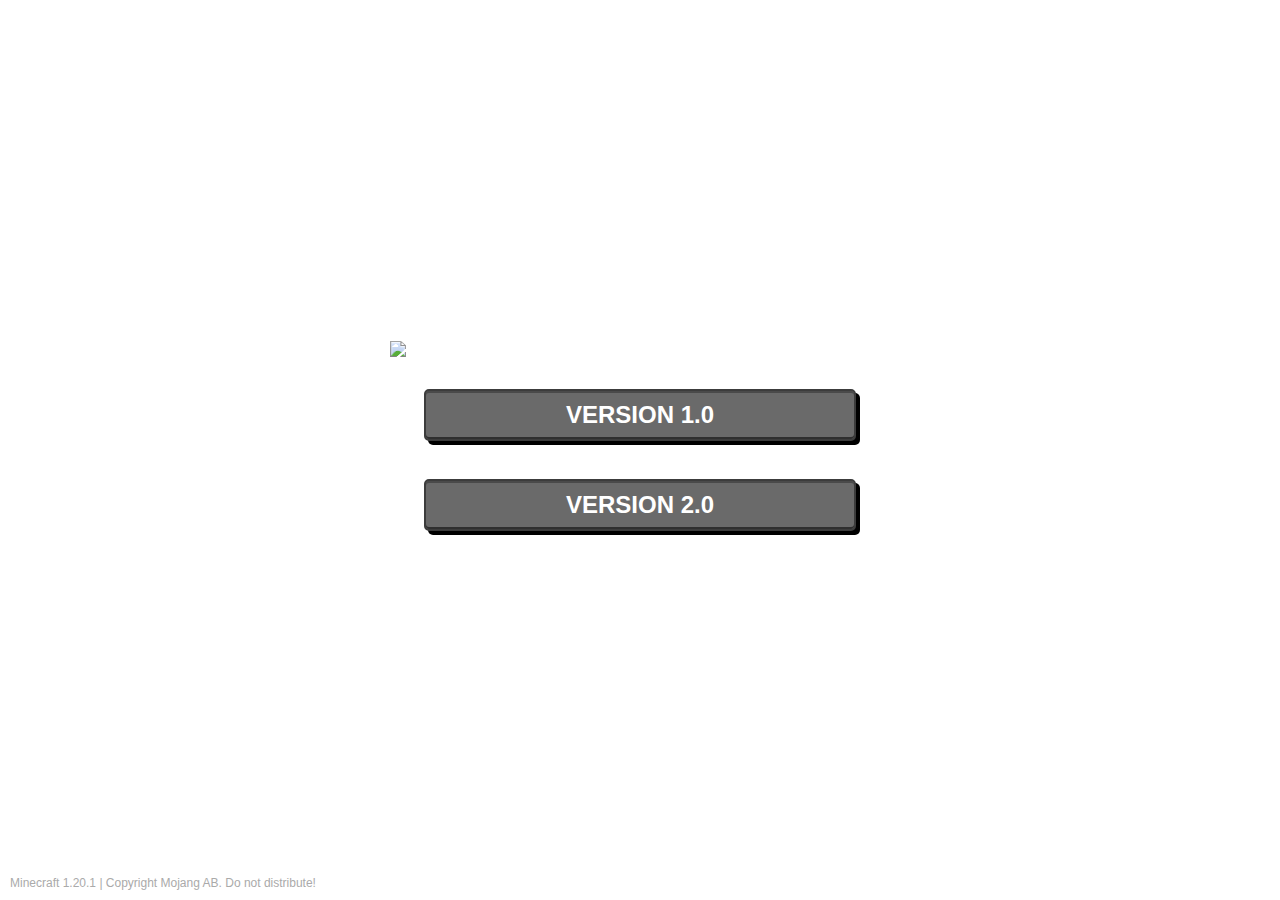
==== index.html @ 8ea9ebd1 "🐸🚛 Updated with Glitch" ====
<!DOCTYPE html>
<html lang="en">
<head>
<meta charset="UTF-8">
<meta name="viewport" content="width=device-width, initial-scale=1.0">
<title>Minecraft Navigation</title>
<style>
  @font-face {
    font-family: 'Minecraftia';
    src: url('Minecraftia-Regular.ttf') format('truetype');
  }

  body {
    background: url('https://cdn.glitch.global/be172e35-3b21-40ce-86f5-96c6d8cfe7c3/MinecraftSplashScreen-master%2Ftitle%2Fbackground%2Fpanorama_1.png?v=1742119337131') no-repeat center center fixed;
    background-size: cover;
    font-family: 'Minecraftia', sans-serif;
    text-align: center;
    color: white;
    margin: 0;
    height: 100vh;
    display: flex;
    flex-direction: column;
    justify-content: center;
    align-items: center;
  }

  .logo {
    width: 500px;
    margin-bottom: 20px;
  }

  .button {
    background: #6A6A6A;
    border: 2px solid #3C3C3C;
    color: white;
    font-size: 24px;
    padding: 10px 140px;
    cursor: pointer;
    text-decoration: none;
    margin: 10px;
    border-radius: 5px;
    box-shadow: inset 0 2px 0 #4A4A4A, inset 0 -2px 0 #2F2F2F, 4px 4px 0 #000000;
    font-weight: bold;
    text-transform: uppercase;
    display: inline-block;
    position: relative;
    overflow: hidden;
  }

  /* Minecraft Button Hover Style */
  .button:hover {
    background: #8A8A8A;
    box-shadow: inset 0 2px 0 #D3D3D3, inset 0 -2px 0 #A5A5A5, 4px 4px 0 #000000;
  }

  .button:active {
    background: #555555;
    box-shadow: inset 0 2px 0 #D3D3D3, inset 0 -2px 0 #A5A5A5, 4px 4px 0 #000000, 0 0 5px #666666;
  }

  .button:focus {
    outline: 3px solid #ffcc00;
  }

  .footer {
    position: absolute;
    bottom: 10px;
    left: 10px;
    font-size: 12px;
    color: #AAAAAA;
  }
</style>
</head>
<body>
  <img src="https://cdn.glitch.global/be172e35-3b21-40ce-86f5-96c6d8cfe7c3/MinecraftSplashScreen-master%2Flogo.svg?v=1742119333601" alt="Minecraft Logo" class="logo">
  <a href="1.html" class="button">Version 1.0</a><br>
  <a href="2.html" class="button">Version 2.0</a><br>
  
  <div class="footer">Minecraft 1.20.1 | Copyright Mojang AB. Do not distribute!</div>
</body>
</html>
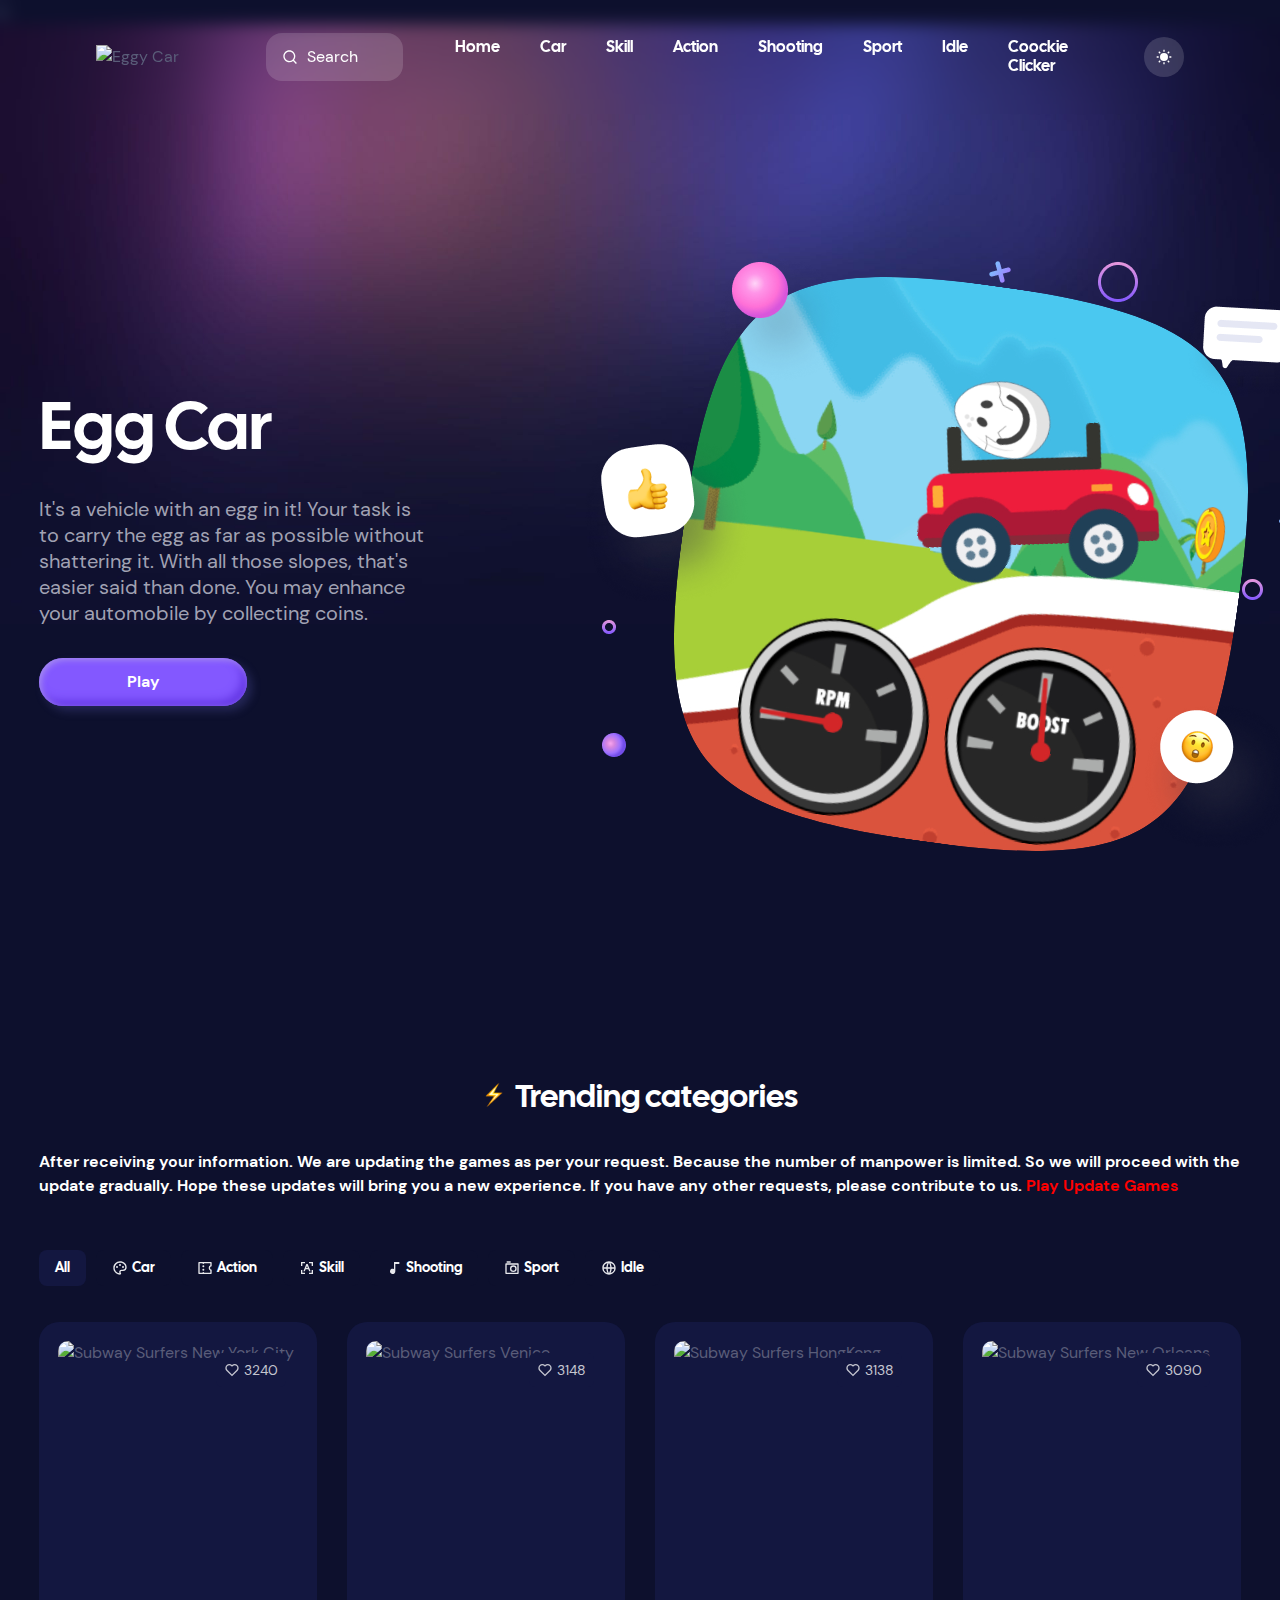
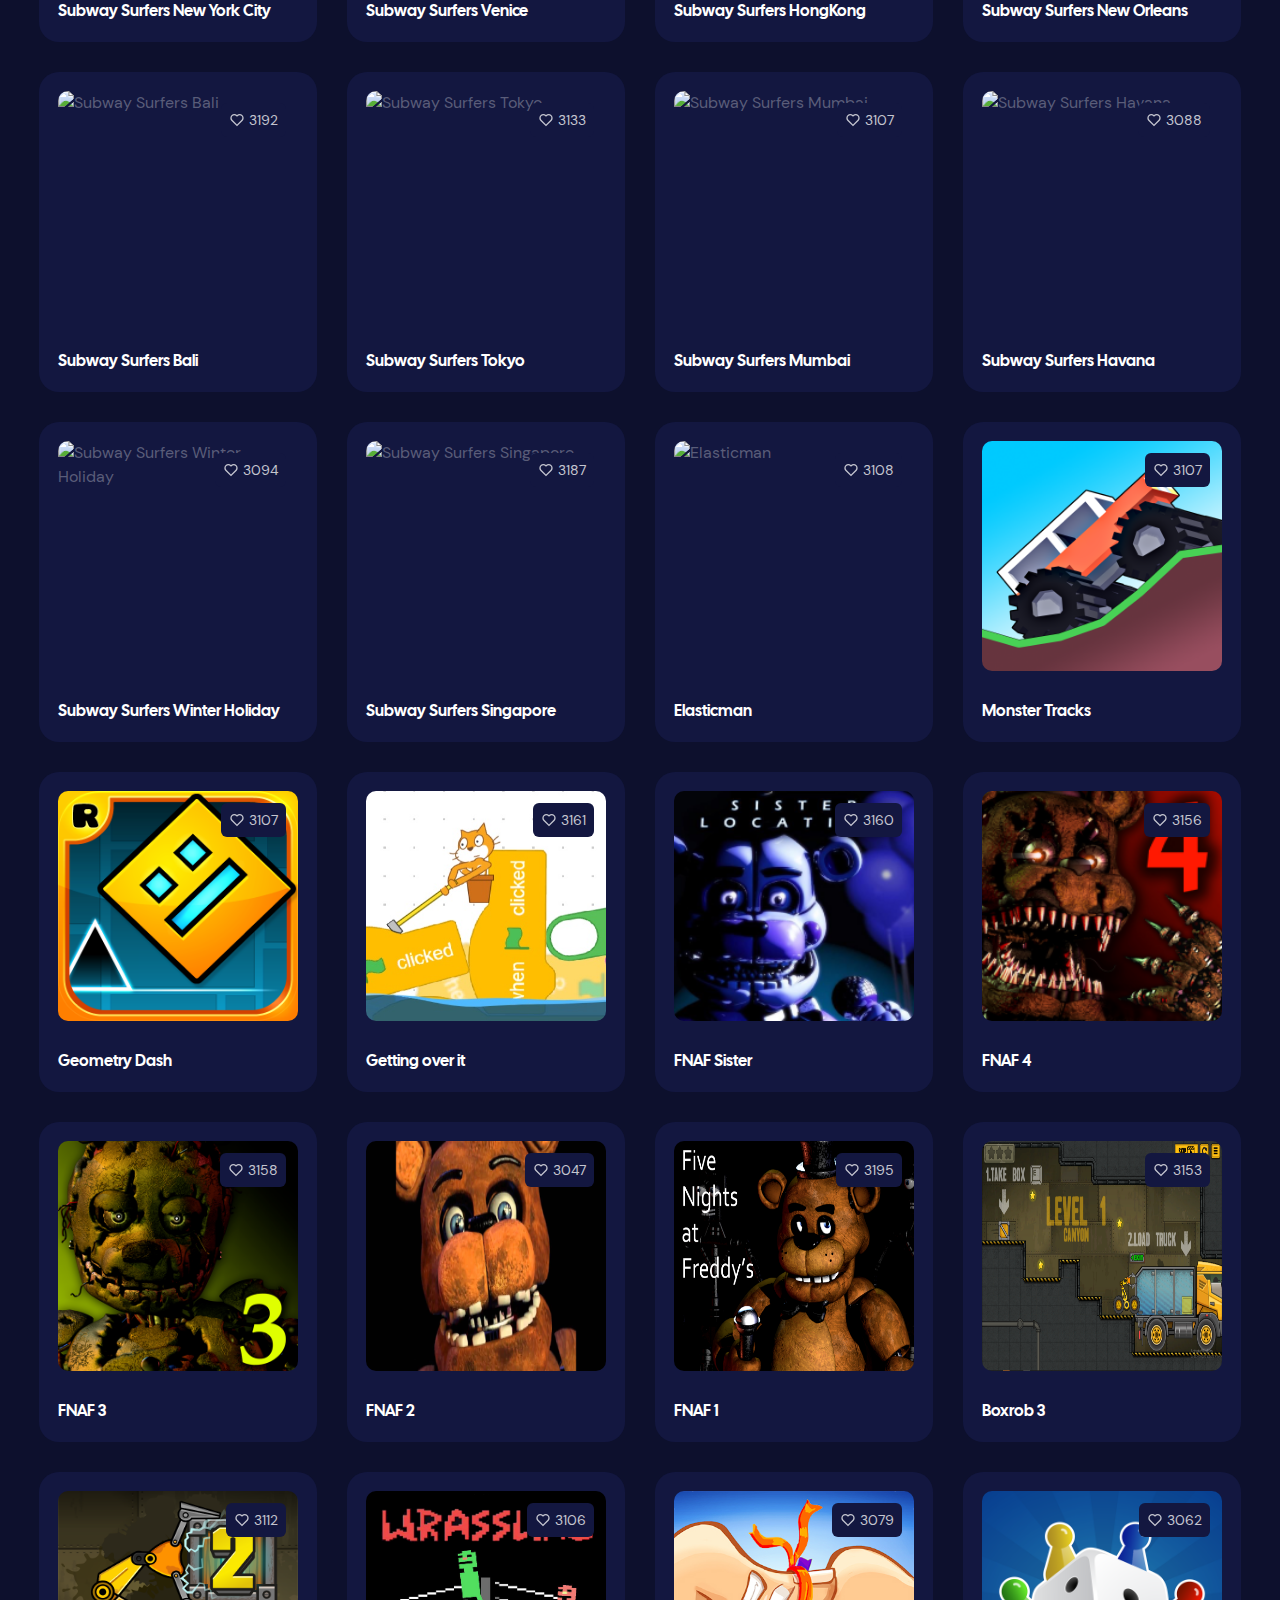
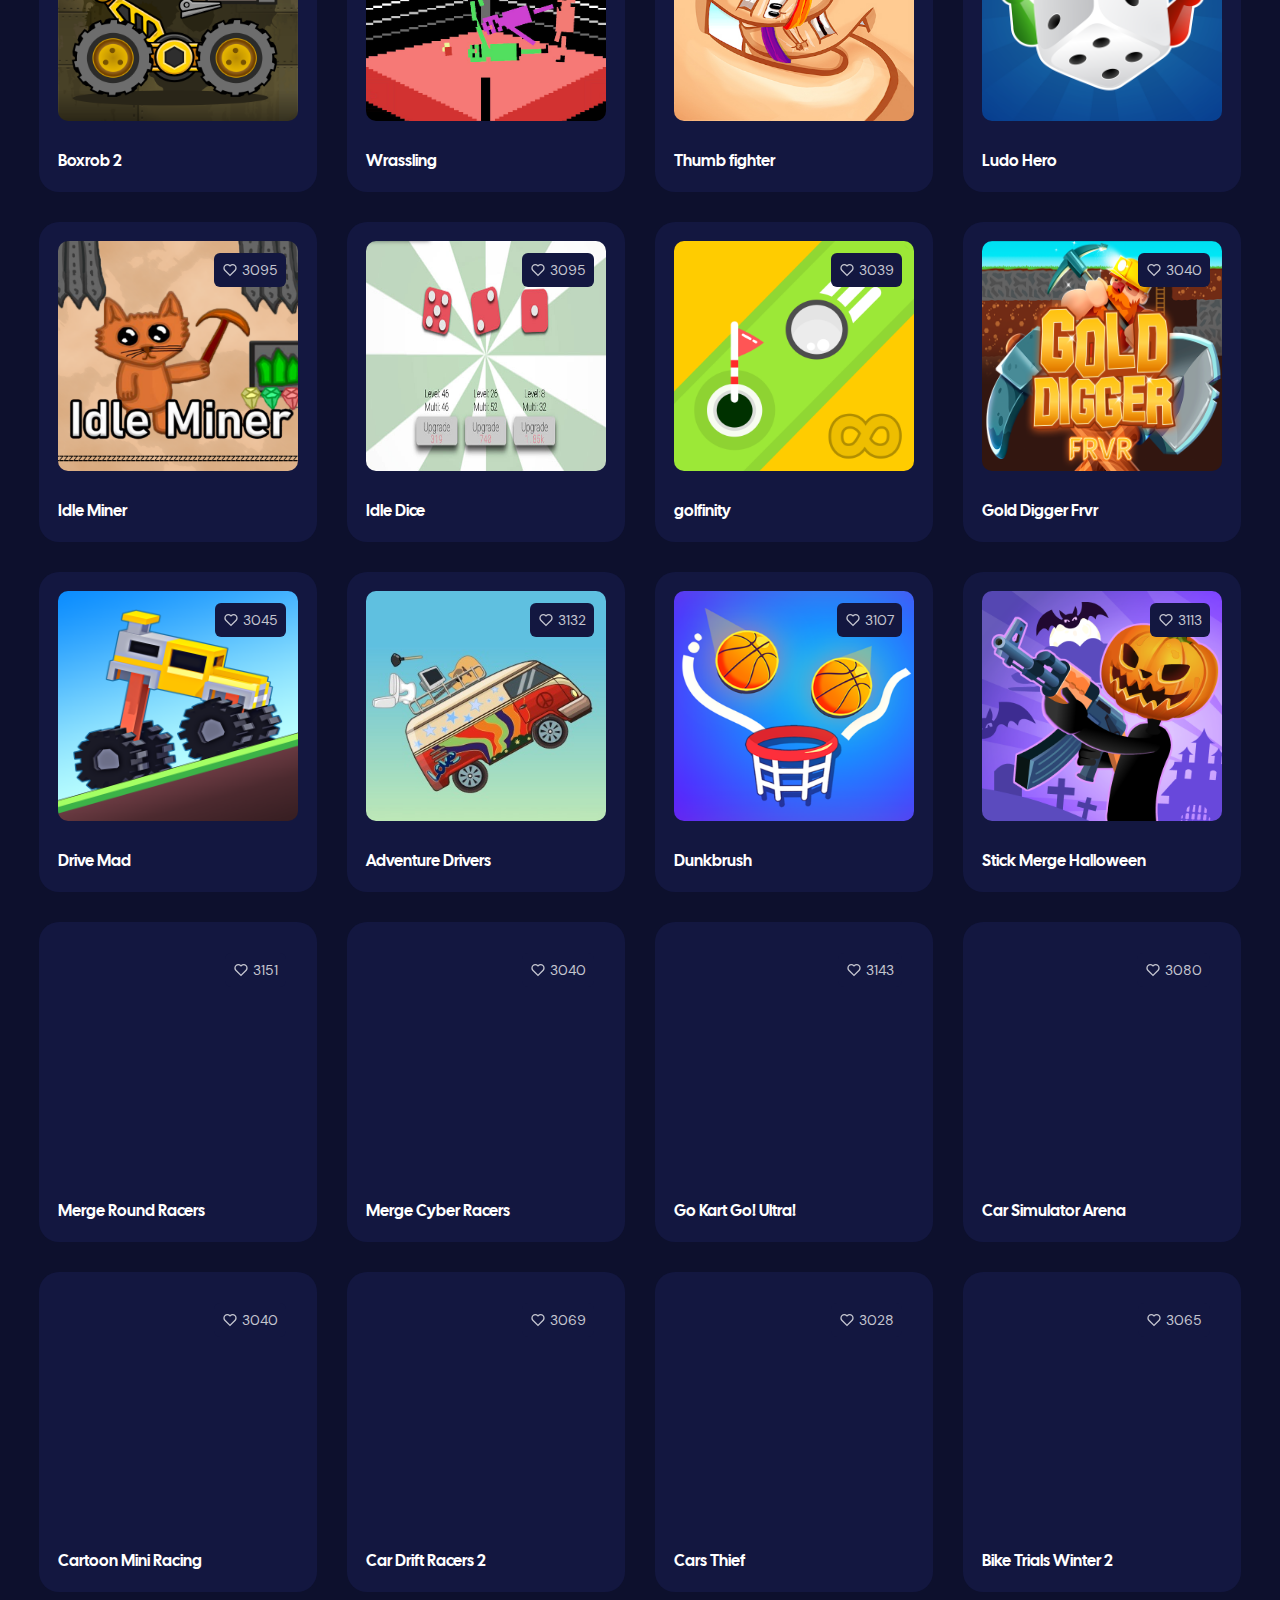
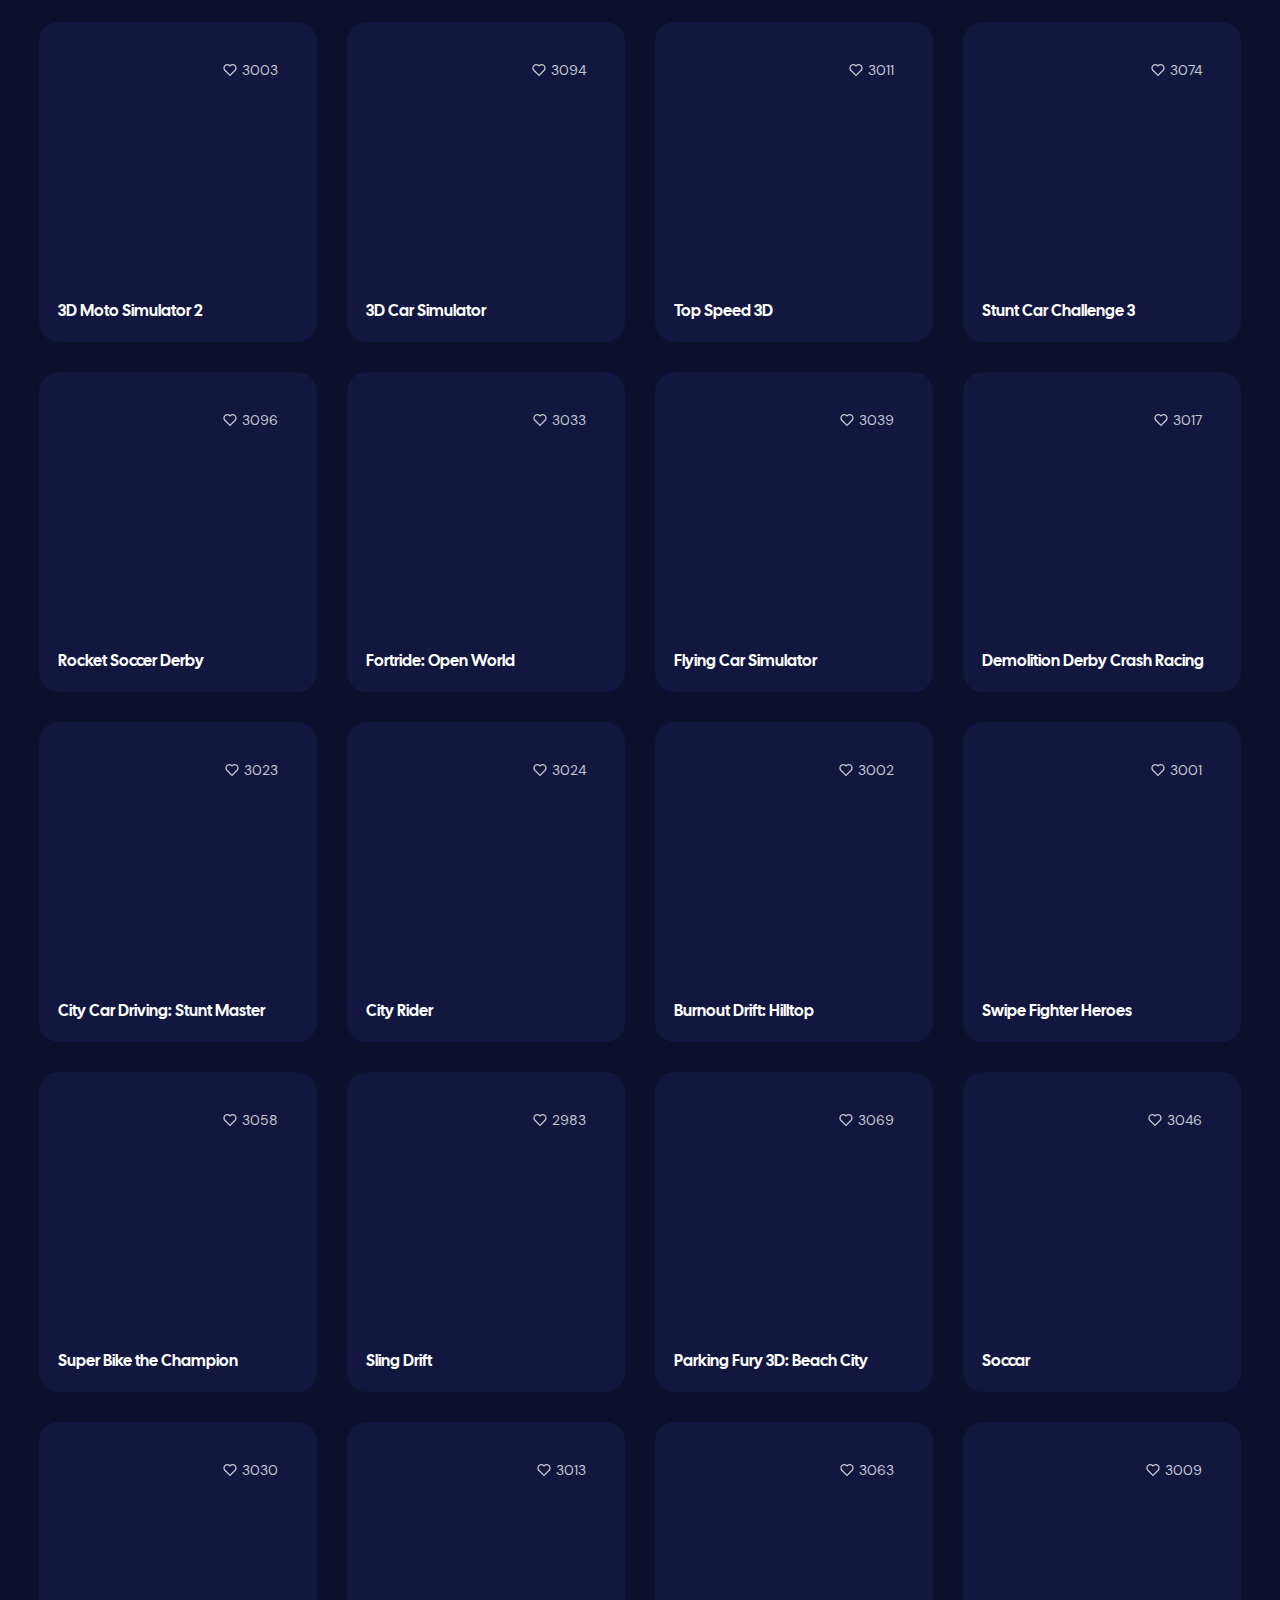
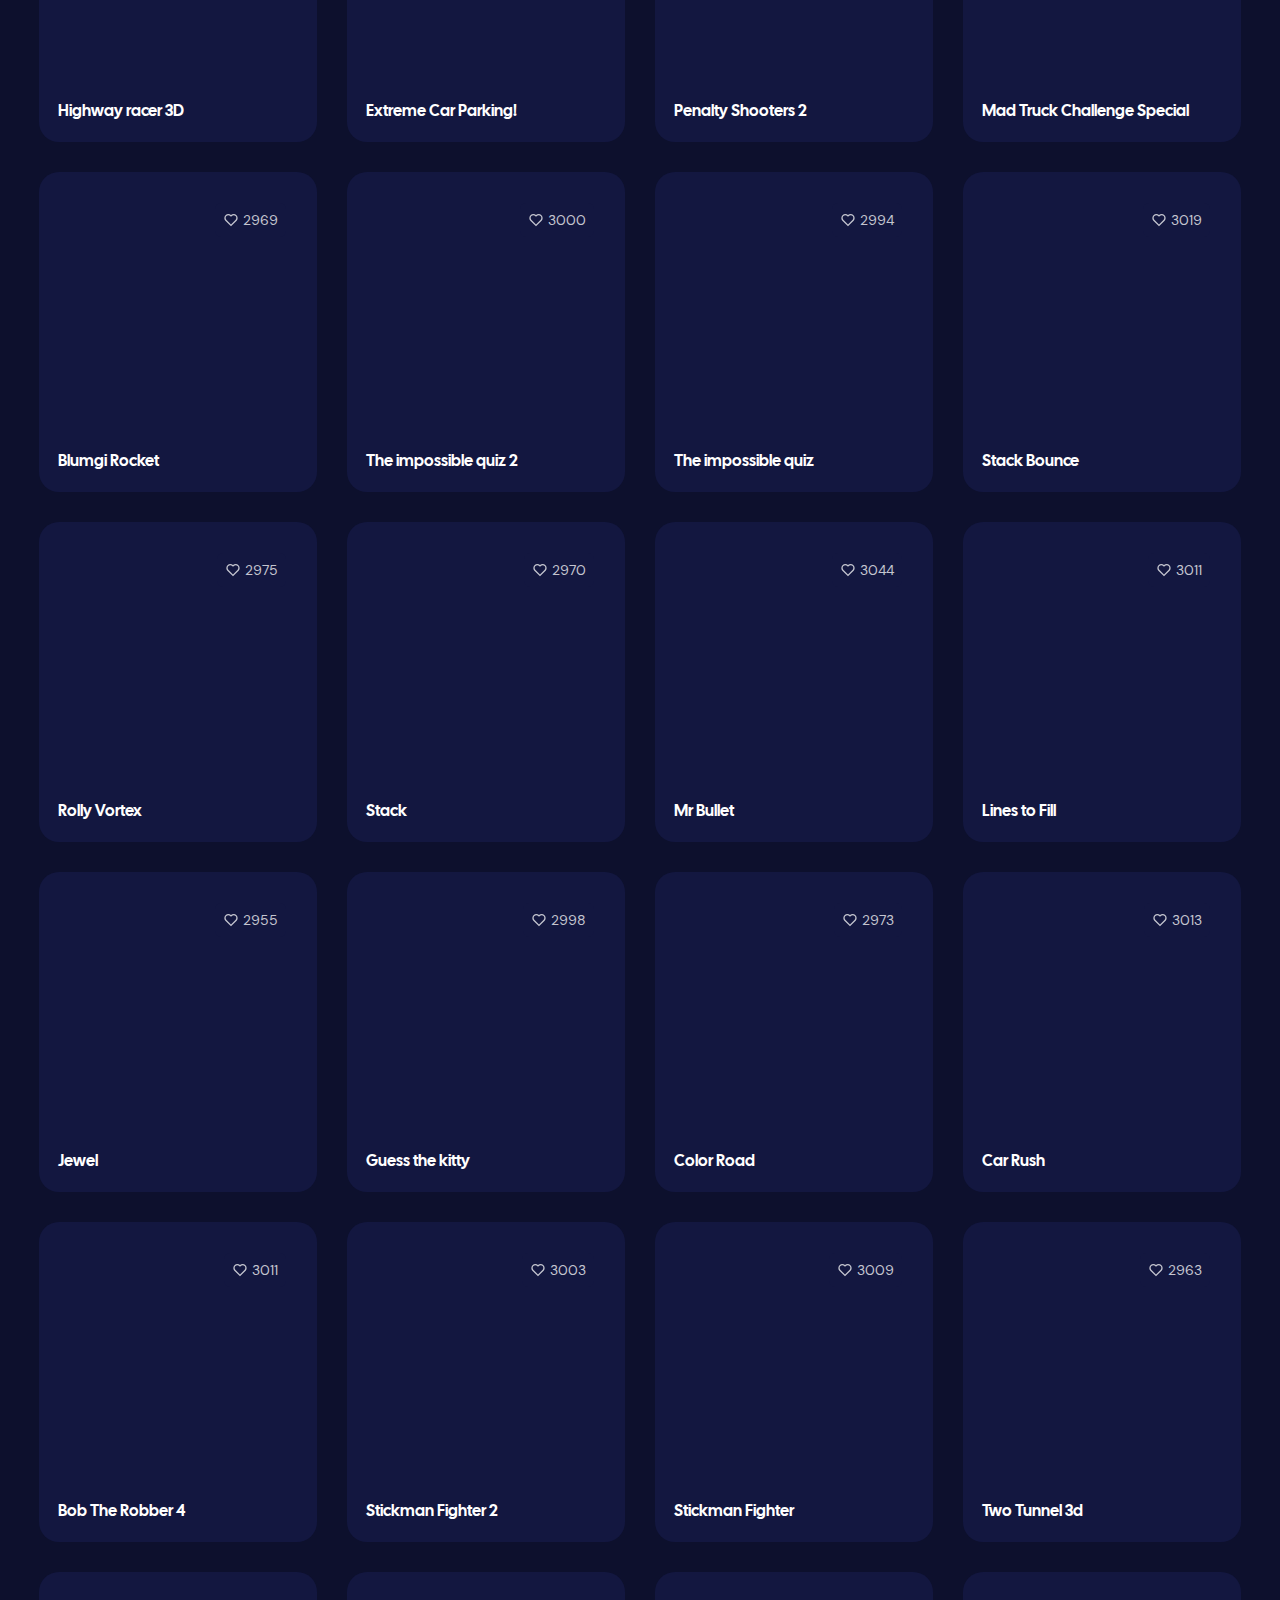
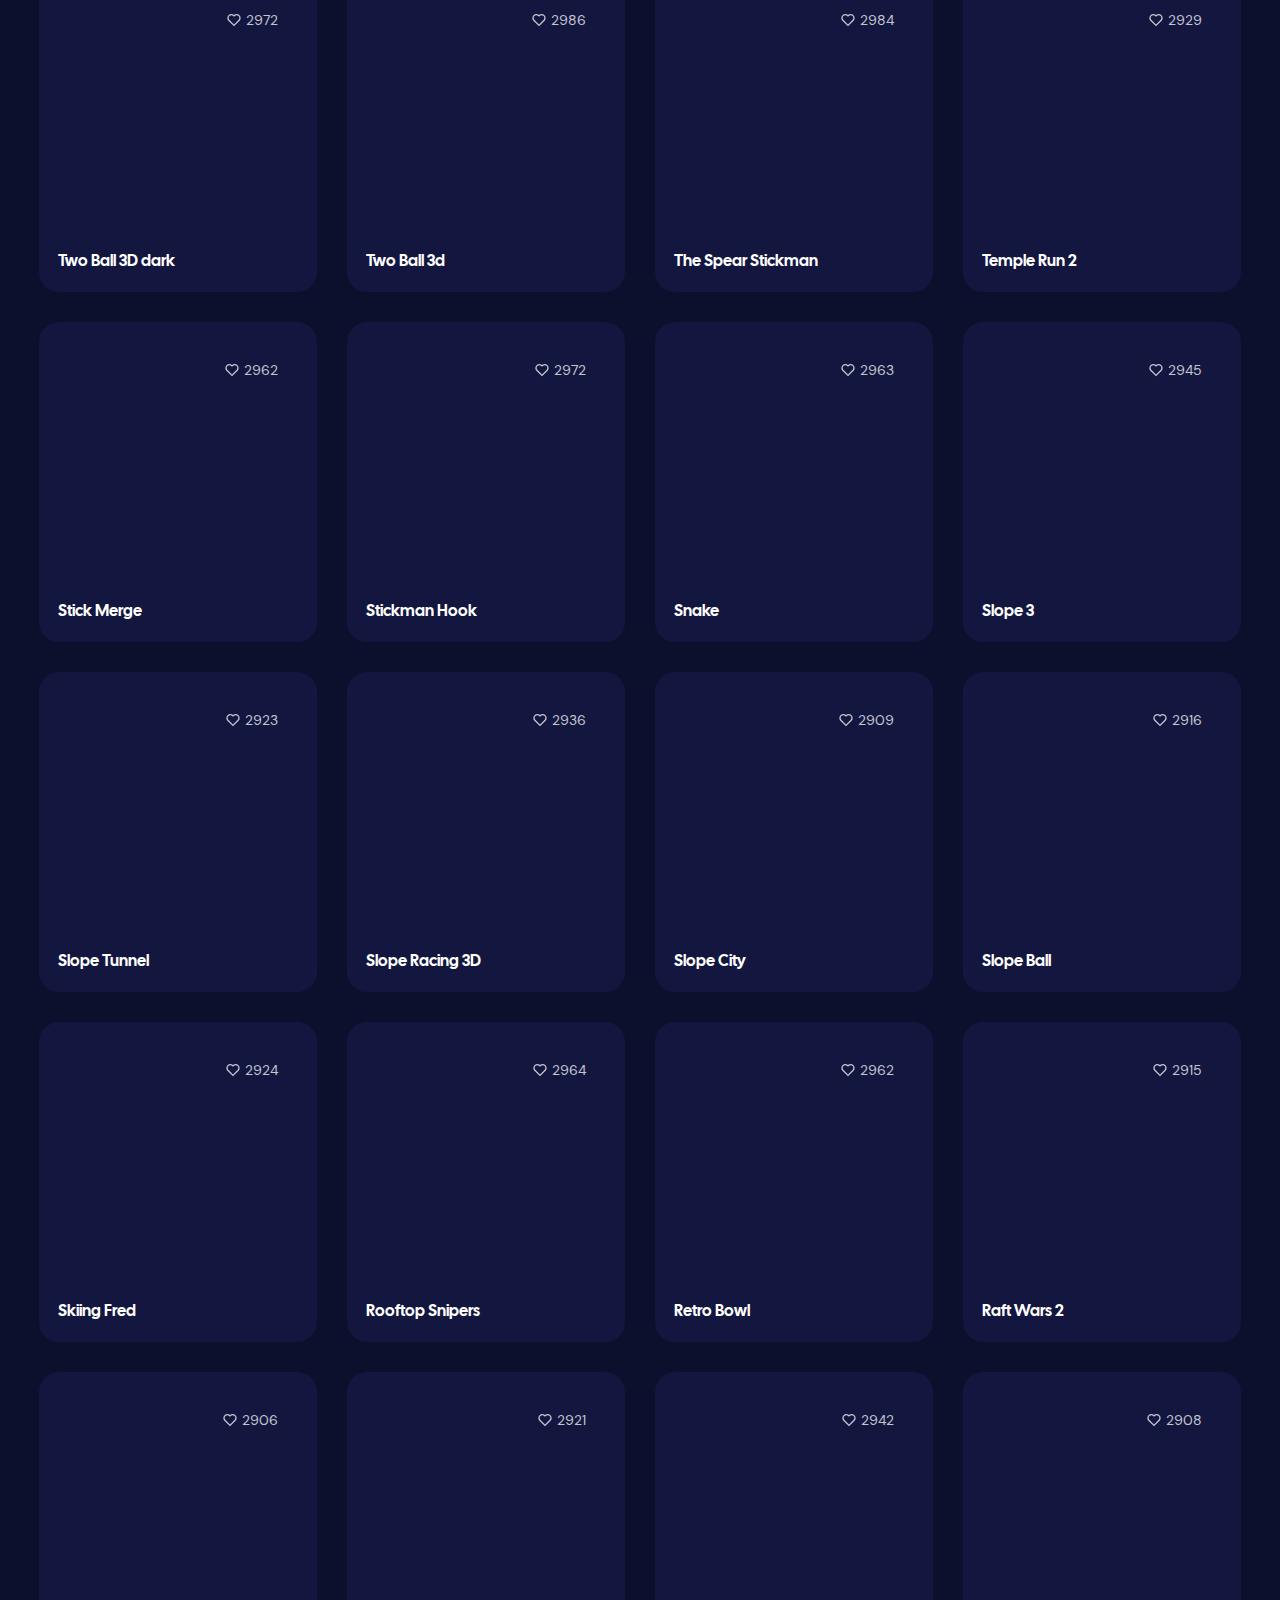
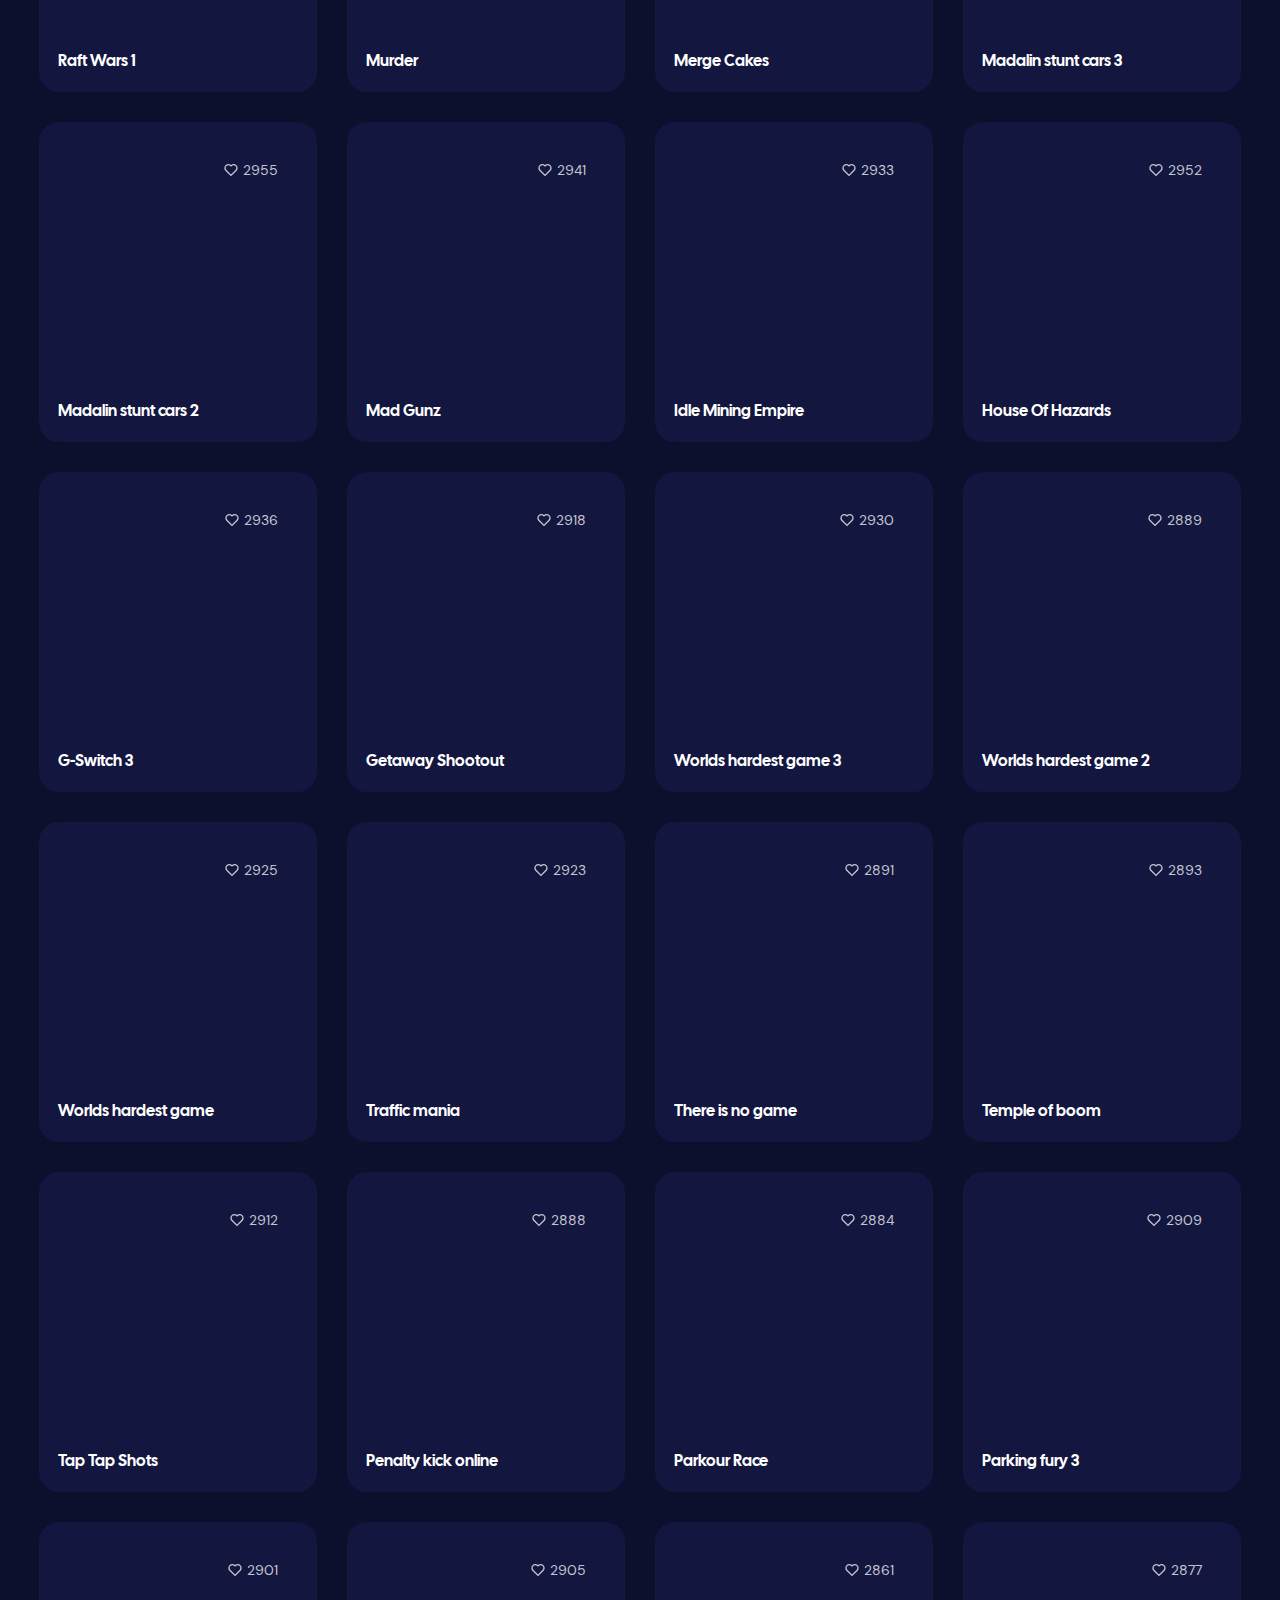
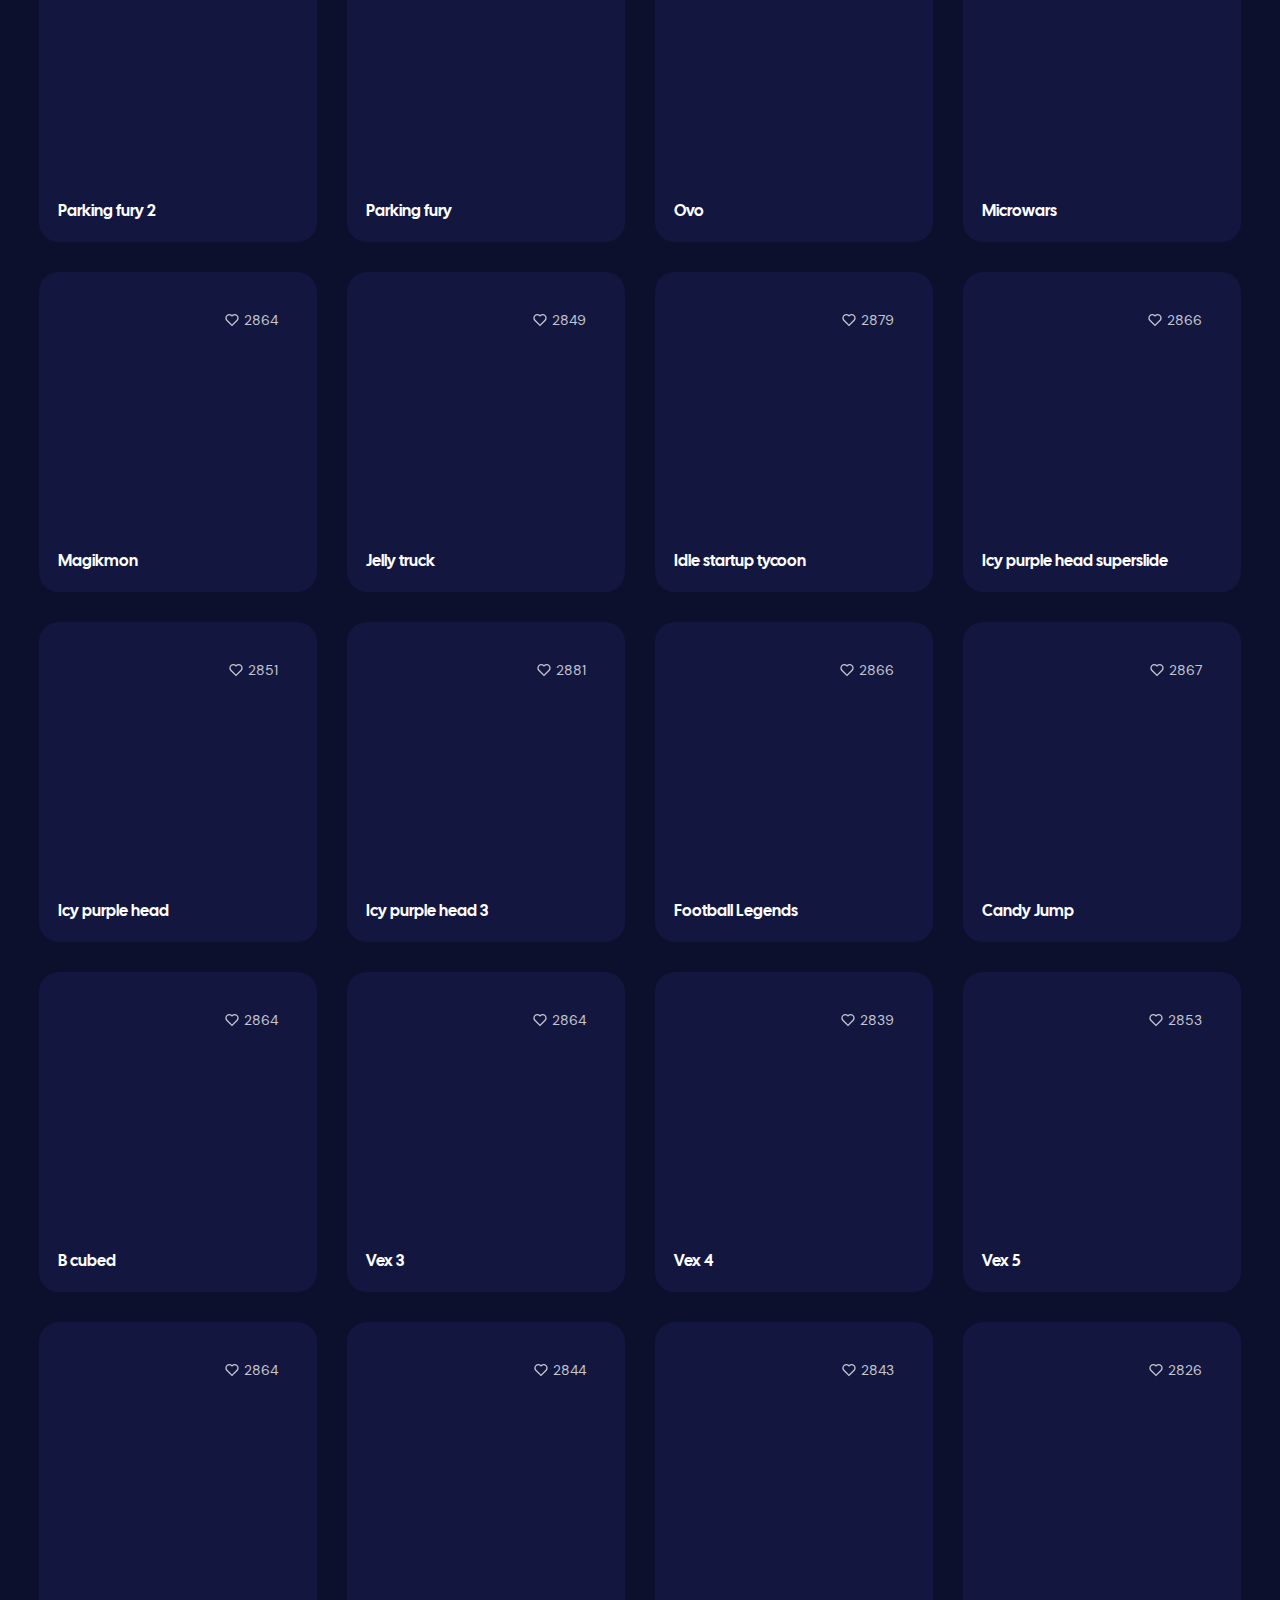
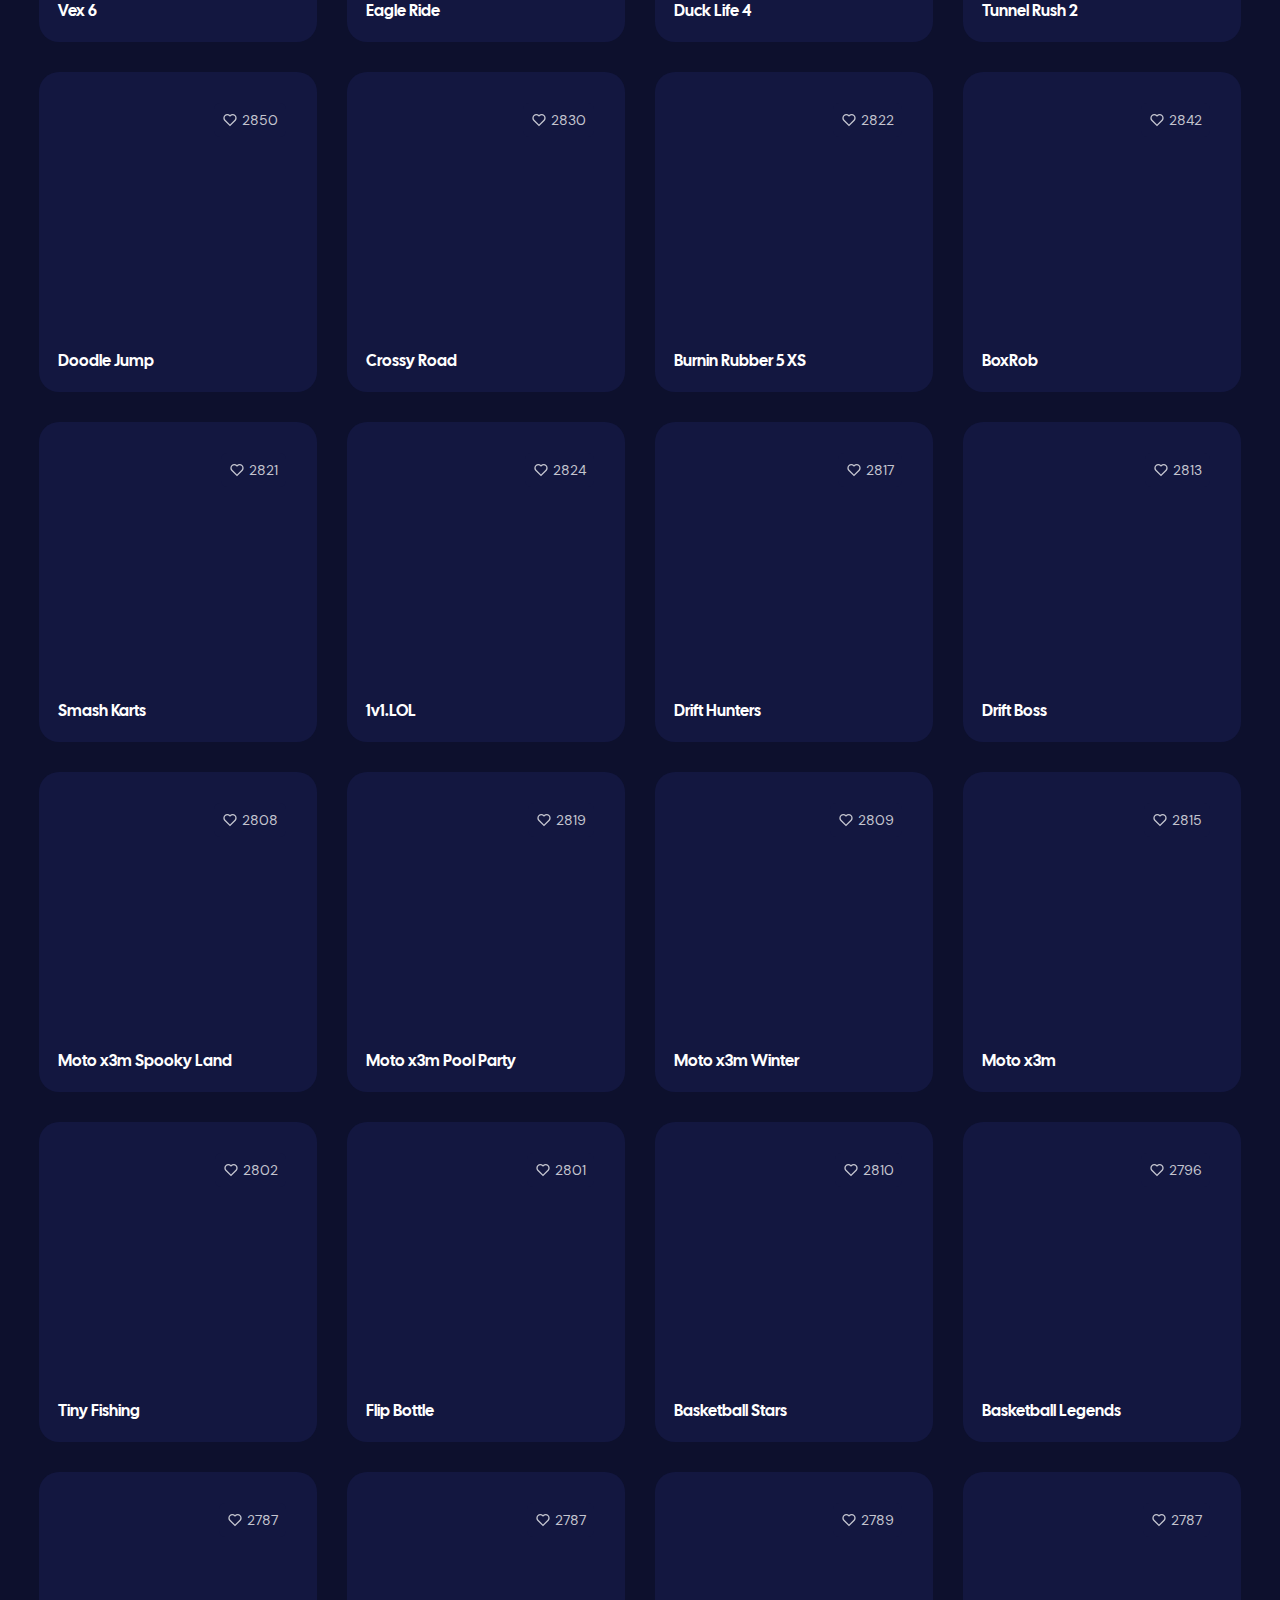
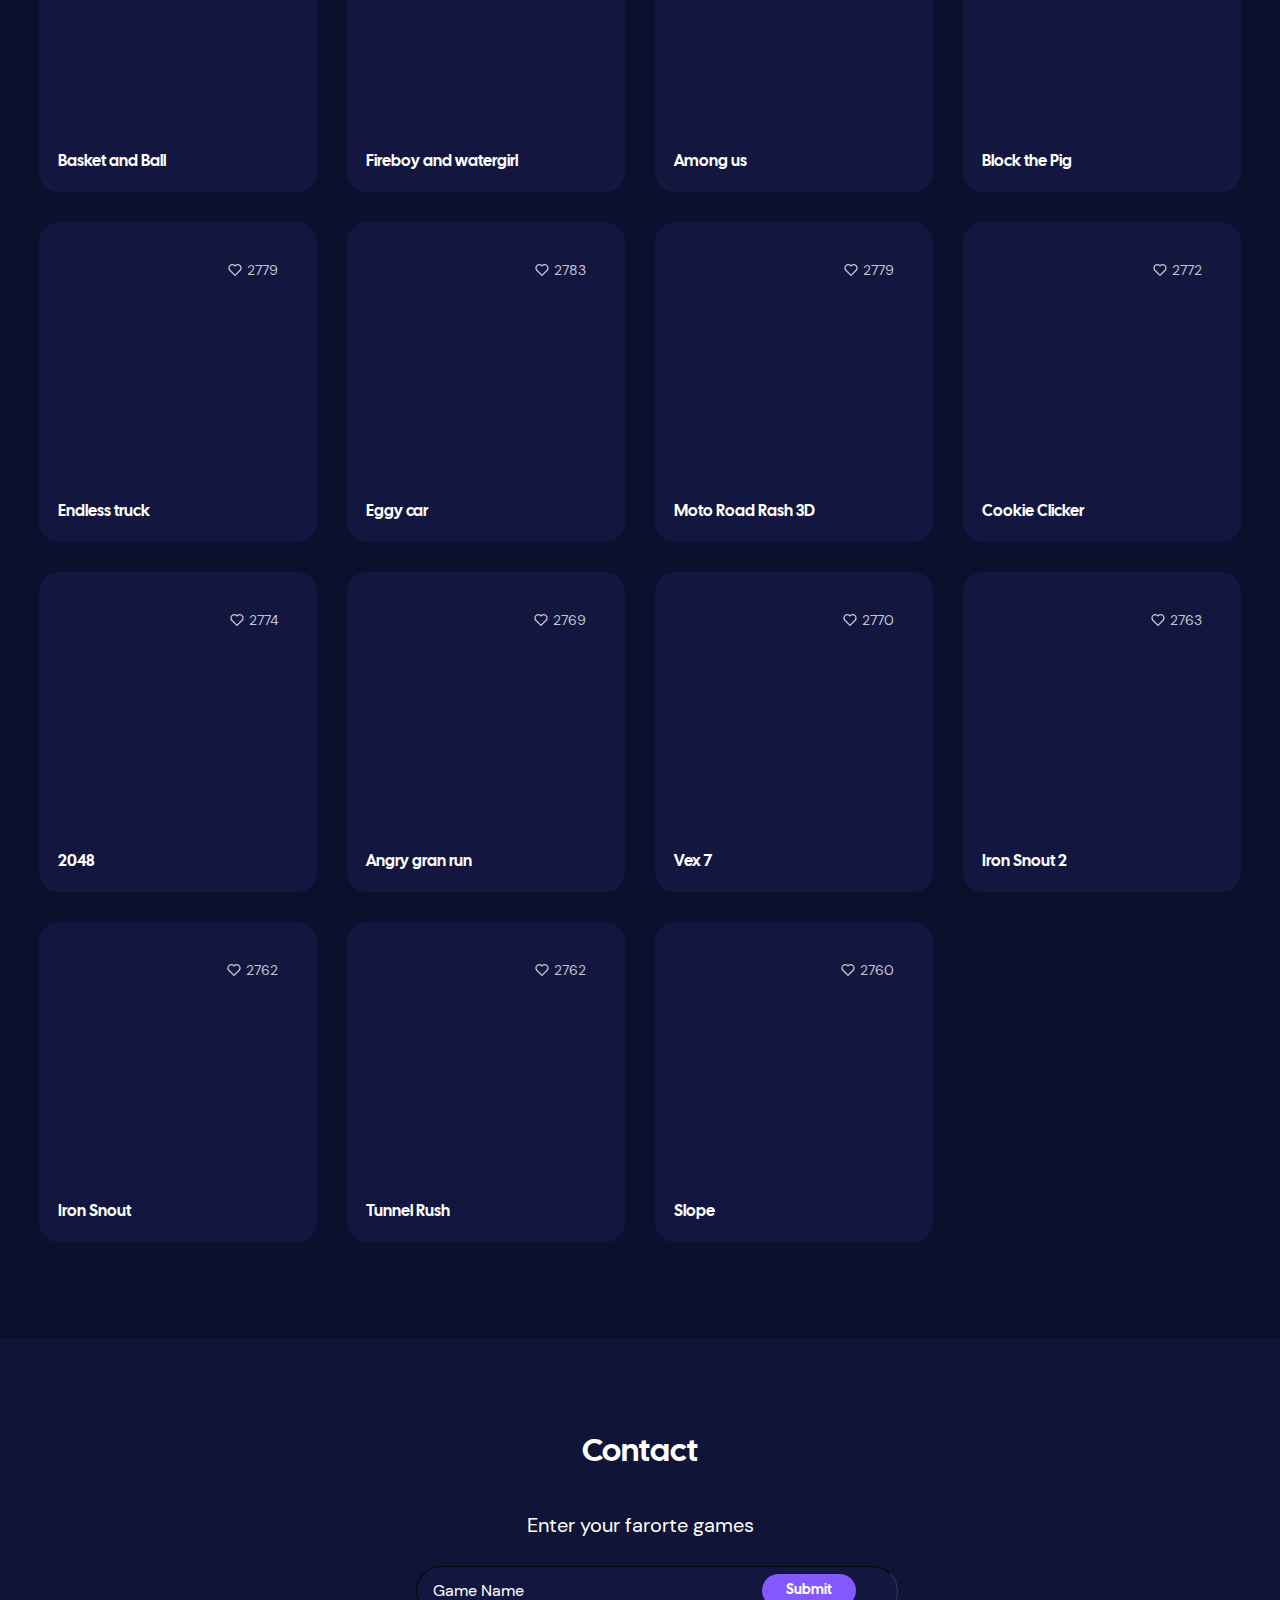
==== commit a1544665: "⏱️🛻 Updated with Glitch" ====
--- a/index.html
+++ b/index.html
@@ -1,81 +1,659 @@
+
 <!DOCTYPE html>
 <html lang="en">
-<head>
-<meta charset="UTF-8">
-<meta name="viewport" content="width=device-width, initial-scale=1.0">
-<title>Minecraft Navigation</title>
-<style>
-  @font-face {
-    font-family: 'Minecraftia';
-    src: url('Minecraftia-Regular.ttf') format('truetype');
-  }
-
-  body {
-    background: url('https://cdn.glitch.global/be172e35-3b21-40ce-86f5-96c6d8cfe7c3/MinecraftSplashScreen-master%2Ftitle%2Fbackground%2Fpanorama_1.png?v=1742119337131') no-repeat center center fixed;
-    background-size: cover;
-    font-family: 'Minecraftia', sans-serif;
-    text-align: center;
-    color: white;
-    margin: 0;
-    height: 100vh;
-    display: flex;
-    flex-direction: column;
-    justify-content: center;
-    align-items: center;
-  }
-
-  .logo {
-    width: 500px;
-    margin-bottom: 20px;
-  }
-
-  .button {
-    background: #6A6A6A;
-    border: 2px solid #3C3C3C;
-    color: white;
-    font-size: 24px;
-    padding: 10px 140px;
-    cursor: pointer;
-    text-decoration: none;
-    margin: 10px;
-    border-radius: 5px;
-    box-shadow: inset 0 2px 0 #4A4A4A, inset 0 -2px 0 #2F2F2F, 4px 4px 0 #000000;
-    font-weight: bold;
-    text-transform: uppercase;
-    display: inline-block;
-    position: relative;
-    overflow: hidden;
-  }
-
-  /* Minecraft Button Hover Style */
-  .button:hover {
-    background: #8A8A8A;
-    box-shadow: inset 0 2px 0 #D3D3D3, inset 0 -2px 0 #A5A5A5, 4px 4px 0 #000000;
-  }
-
-  .button:active {
-    background: #555555;
-    box-shadow: inset 0 2px 0 #D3D3D3, inset 0 -2px 0 #A5A5A5, 4px 4px 0 #000000, 0 0 5px #666666;
-  }
-
-  .button:focus {
-    outline: 3px solid #ffcc00;
-  }
-
-  .footer {
-    position: absolute;
-    bottom: 10px;
-    left: 10px;
-    font-size: 12px;
-    color: #AAAAAA;
-  }
-</style>
-</head>
-<body>
-  <img src="https://cdn.glitch.global/be172e35-3b21-40ce-86f5-96c6d8cfe7c3/MinecraftSplashScreen-master%2Flogo.svg?v=1742119333601" alt="Minecraft Logo" class="logo">
-  <a href="1.html" class="button">Version 1.0</a><br>
-  <a href="2.html" class="button">Version 2.0</a><br>
+  <head>
+    <title>Eggy Car</title>
+
+    <meta charset="utf-8" />
+    <!--[if IE]><meta http-equiv="X-UA-Compatible" content="IE=edge,chrome=1" /><![endif]-->
+    <meta name="viewport" content="width=device-width, initial-scale=1, maximum-scale=1" />
+    <meta name="description" content="" />
+
+    <!-- Css -->
+    <link rel="stylesheet" href="./css/style.css" />
+
+    <!-- Dark Mode JS -->
+    <script src="./js/darkMode.bundle.js"></script>
+
+    <!-- Favicons -->
+    <link rel="shortcut icon" href="/img/favicon.png" />
+    <script async src="https://pagead2.googlesyndication.com/pagead/js/adsbygoogle.js?client=ca-pub-7889675448259925"
+     crossorigin="anonymous"></script>
+     <meta name="google-site-verification" content="WLh2zDxMfssdO3FzwhVfpXO2UtNIp_61DsOegWofho8" />
+     <!-- Google tag (gtag.js) -->
+    <script async src="https://www.googletagmanager.com/gtag/js?id=G-RZ2JYMQPM2"></script>
+    <script>
+      window.dataLayer = window.dataLayer || [];
+      function gtag(){dataLayer.push(arguments);}
+      gtag('js', new Date());
+
+      gtag('config', 'G-RZ2JYMQPM2');
+    </script>
+  </head>
+ n 
   
-  <div class="footer">Minecraft 1.20.1 | Copyright Mojang AB. Do not distribute!</div>
-</body>
+  <div id="cookie-banner">
+    <p>Diese Website verwendet Cookies, um deine Erfahrung zu verbessern. Stimmen Sie der Nutzung zu?</p>
+    <button id="accept-cookies">Ja, akzeptieren</button>
+</div>
+
+  
+  <body
+    class="dark:bg-jacarta-900 font-body text-jacarta-500 overflow-x-hidden"
+    itemscope
+    itemtype="http://schema.org/WebPage"
+  >
+    <!-- Header -->
+    <header class="js-page-header fixed top-0 z-20 w-full backdrop-blur transition-colors">
+      <div class="flex items-center px-6 py-6 xl:px-24">
+        <!-- Logo -->
+        <a href="/" class="shrink-0">
+          <img src="assets/Logo.jpeg" class="max-h-7 dark:hidden" alt="Eggy Car" />
+          <img src="assets/Logo.jpeg" class="hidden max-h-7 dark:block" alt="Eggy Car" />
+        </a>
+
+        <!-- Search -->
+        <form action="search" class="relative ml-12 mr-8 hidden basis-3/12 lg:block xl:ml-[8%]">
+          <input
+            type="search"
+            class="text-jacarta-700 placeholder-jacarta-500 focus:ring-accent border-jacarta-100 w-full rounded-2xl border py-[0.6875rem] px-4 pl-10 dark:border-transparent dark:bg-white/[.15] dark:text-white dark:placeholder-white"
+            placeholder="Search"
+          />
+          <span class="absolute left-0 top-0 flex h-full w-12 items-center justify-center rounded-2xl">
+            <svg
+              xmlns="http://www.w3.org/2000/svg"
+              viewBox="0 0 24 24"
+              width="24"
+              height="24"
+              class="fill-jacarta-500 h-4 w-4 dark:fill-white"
+            >
+              <path fill="none" d="M0 0h24v24H0z" />
+              <path
+                d="M18.031 16.617l4.283 4.282-1.415 1.415-4.282-4.283A8.96 8.96 0 0 1 11 20c-4.968 0-9-4.032-9-9s4.032-9 9-9 9 4.032 9 9a8.96 8.96 0 0 1-1.969 5.617zm-2.006-.742A6.977 6.977 0 0 0 18 11c0-3.868-3.133-7-7-7-3.868 0-7 3.132-7 7 0 3.867 3.132 7 7 7a6.977 6.977 0 0 0 4.875-1.975l.15-.15z"
+              />
+            </svg>
+          </span>
+        </form>
+
+        <!-- Menu / Actions -->
+        <div
+          class="js-mobile-menu dark:bg-jacarta-800 invisible fixed inset-0 z-10 ml-auto items-center bg-white opacity-0 lg:visible lg:relative lg:inset-auto lg:flex lg:bg-transparent lg:opacity-100 dark:lg:bg-transparent"
+        >
+          <!-- Mobile Logo / Menu Close -->
+          <div
+            class="t-0 dark:bg-jacarta-800 fixed left-0 z-10 flex w-full items-center justify-between bg-white p-6 lg:hidden"
+          >
+            <!-- Mobile Logo -->
+            <a href="/" class="shrink-0">
+              <img src="img/logo.png" class="max-h-7 dark:hidden" alt="Eggy Car" />
+              <img src="img/logo_white.png" class="hidden max-h-7 dark:block" alt="Eggy Car" />
+            </a>
+
+            <!-- Mobile Menu Close -->
+            <button
+              class="js-mobile-close border-jacarta-100 hover:bg-accent focus:bg-accent group dark:hover:bg-accent ml-2 flex h-10 w-10 items-center justify-center rounded-full border bg-white transition-colors hover:border-transparent focus:border-transparent dark:border-transparent dark:bg-white/[.15]"
+              aria-label="close mobile menu"
+            >
+              <svg
+                xmlns="http://www.w3.org/2000/svg"
+                viewBox="0 0 24 24"
+                width="24"
+                height="24"
+                class="fill-jacarta-700 h-4 w-4 transition-colors group-hover:fill-white group-focus:fill-white dark:fill-white"
+              >
+                <path fill="none" d="M0 0h24v24H0z" />
+                <path
+                  d="M12 10.586l4.95-4.95 1.414 1.414-4.95 4.95 4.95 4.95-1.414 1.414-4.95-4.95-4.95 4.95-1.414-1.414 4.95-4.95-4.95-4.95L7.05 5.636z"
+                />
+              </svg>
+            </button>
+          </div>
+
+          <!-- Mobile Search -->
+          <form action="search" class="relative mt-24 mb-8 w-full lg:hidden">
+            <input
+              type="search"
+              class="text-jacarta-700 placeholder-jacarta-500 focus:ring-accent border-jacarta-100 w-full rounded-2xl border py-3 px-4 pl-10 dark:border-transparent dark:bg-white/[.15] dark:text-white dark:placeholder-white"
+              placeholder="Search"
+            />
+            <span class="absolute left-0 top-0 flex h-full w-12 items-center justify-center rounded-2xl">
+              <svg
+                xmlns="http://www.w3.org/2000/svg"
+                viewBox="0 0 24 24"
+                width="24"
+                height="24"
+                class="fill-jacarta-500 h-4 w-4 dark:fill-white"
+              >
+                <path fill="none" d="M0 0h24v24H0z" />
+                <path
+                  d="M18.031 16.617l4.283 4.282-1.415 1.415-4.282-4.283A8.96 8.96 0 0 1 11 20c-4.968 0-9-4.032-9-9s4.032-9 9-9 9 4.032 9 9a8.96 8.96 0 0 1-1.969 5.617zm-2.006-.742A6.977 6.977 0 0 0 18 11c0-3.868-3.133-7-7-7-3.868 0-7 3.132-7 7 0 3.867 3.132 7 7 7a6.977 6.977 0 0 0 4.875-1.975l.15-.15z"
+                />
+              </svg>
+            </span>
+          </form>
+
+          <!-- Primary Nav -->
+          <nav class="navbar w-full">
+            <ul class="flex flex-col lg:flex-row">
+              <li class="js-nav-dropdown group relative">
+                <a
+                  href="/"
+                  class="dropdown-toggle text-jacarta-700 font-display hover:text-accent focus:text-accent dark:hover:text-accent dark:focus:text-accent flex items-center justify-between py-3.5 text-base dark:text-white lg:px-5"
+                  >Home
+
+                </a>
+              </li>
+              <li class="group">
+                <a
+                  href="car.html"
+                  class="text-jacarta-700 font-display hover:text-accent focus:text-accent dark:hover:text-accent dark:focus:text-accent flex items-center justify-between py-3.5 text-base dark:text-white lg:px-5"
+                  >Car</a
+                >
+              </li>
+              <li class="group">
+                <a
+                  href="skill.html"
+                  class="text-jacarta-700 font-display hover:text-accent focus:text-accent dark:hover:text-accent dark:focus:text-accent flex items-center justify-between py-3.5 text-base dark:text-white lg:px-5"
+                  >Skill</a
+                >
+              </li>
+              <li class="group">
+                <a
+                  href="action.html"
+                  class="text-jacarta-700 font-display hover:text-accent focus:text-accent dark:hover:text-accent dark:focus:text-accent flex items-center justify-between py-3.5 text-base dark:text-white lg:px-5"
+                  >Action</a
+                >
+              </li>
+              <li class="group">
+                <a
+                  href="shooting.html"
+                  class="text-jacarta-700 font-display hover:text-accent focus:text-accent dark:hover:text-accent dark:focus:text-accent flex items-center justify-between py-3.5 text-base dark:text-white lg:px-5"
+                  >Shooting</a
+                >
+              </li>
+              <li class="group">
+                <a
+                  href="sport.html"
+                  class="text-jacarta-700 font-display hover:text-accent focus:text-accent dark:hover:text-accent dark:focus:text-accent flex items-center justify-between py-3.5 text-base dark:text-white lg:px-5"
+                  >Sport</a
+                >
+              </li>
+              <li class="group">
+                <a
+                  href="idle.html"
+                  class="text-jacarta-700 font-display hover:text-accent focus:text-accent dark:hover:text-accent dark:focus:text-accent flex items-center justify-between py-3.5 text-base dark:text-white lg:px-5"
+                  >Idle</a
+                >
+              </li>
+                 <li class="group">
+                <a
+                  href="https://coockieclicker.glitch.me"
+                  class="text-jacarta-700 font-display hover:text-accent focus:text-accent dark:hover:text-accent dark:focus:text-accent flex items-center justify-between py-3.5 text-base dark:text-white lg:px-5"
+                  >Coockie Clicker</a
+                >
+              </li>
+            </ul>
+          </nav>
+          <!-- Actions -->
+          <div class="ml-8 hidden lg:flex xl:ml-12">
+            <!-- Dark Mode -->
+            <a
+              href="#"
+              class="border-jacarta-100 hover:bg-accent focus:bg-accent group dark:hover:bg-accent js-dark-mode-trigger ml-2 flex h-10 w-10 items-center justify-center rounded-full border bg-white transition-colors hover:border-transparent focus:border-transparent dark:border-transparent dark:bg-white/[.15]"
+            >
+              <svg
+                xmlns="http://www.w3.org/2000/svg"
+                viewBox="0 0 24 24"
+                width="24"
+                height="24"
+                class="fill-jacarta-700 dark-mode-light h-4 w-4 transition-colors group-hover:fill-white group-focus:fill-white dark:hidden"
+              >
+                <path fill="none" d="M0 0h24v24H0z" />
+                <path
+                  d="M11.38 2.019a7.5 7.5 0 1 0 10.6 10.6C21.662 17.854 17.316 22 12.001 22 6.477 22 2 17.523 2 12c0-5.315 4.146-9.661 9.38-9.981z"
+                />
+              </svg>
+              <svg
+                xmlns="http://www.w3.org/2000/svg"
+                viewBox="0 0 24 24"
+                width="24"
+                height="24"
+                class="fill-jacarta-700 dark-mode-dark hidden h-4 w-4 transition-colors group-hover:fill-white group-focus:fill-white dark:block dark:fill-white"
+              >
+                <path fill="none" d="M0 0h24v24H0z" />
+                <path
+                  d="M12 18a6 6 0 1 1 0-12 6 6 0 0 1 0 12zM11 1h2v3h-2V1zm0 19h2v3h-2v-3zM3.515 4.929l1.414-1.414L7.05 5.636 5.636 7.05 3.515 4.93zM16.95 18.364l1.414-1.414 2.121 2.121-1.414 1.414-2.121-2.121zm2.121-14.85l1.414 1.415-2.121 2.121-1.414-1.414 2.121-2.121zM5.636 16.95l1.414 1.414-2.121 2.121-1.414-1.414 2.121-2.121zM23 11v2h-3v-2h3zM4 11v2H1v-2h3z"
+                />
+              </svg>
+            </a>
+          </div>
+        </div>
+
+        <!-- Mobile Menu Actions -->
+        <div class="ml-auto flex lg:hidden">
+       
+
+          <!-- Dark Mode -->
+          <a
+            href="#"
+            class="js-dark-mode-trigger border-jacarta-100 hover:bg-accent dark:hover:bg-accent focus:bg-accent group ml-2 flex h-10 w-10 items-center justify-center rounded-full border bg-white transition-colors hover:border-transparent focus:border-transparent dark:border-transparent dark:bg-white/[.15]"
+          >
+            <svg
+              xmlns="http://www.w3.org/2000/svg"
+              viewBox="0 0 24 24"
+              width="24"
+              height="24"
+              class="fill-jacarta-700 dark-mode-light h-4 w-4 transition-colors group-hover:fill-white group-focus:fill-white dark:hidden"
+            >
+              <path fill="none" d="M0 0h24v24H0z" />
+              <path
+                d="M11.38 2.019a7.5 7.5 0 1 0 10.6 10.6C21.662 17.854 17.316 22 12.001 22 6.477 22 2 17.523 2 12c0-5.315 4.146-9.661 9.38-9.981z"
+              />
+            </svg>
+            <svg
+              xmlns="http://www.w3.org/2000/svg"
+              viewBox="0 0 24 24"
+              width="24"
+              height="24"
+              class="fill-jacarta-700 dark-mode-dark hidden h-4 w-4 transition-colors group-hover:fill-white group-focus:fill-white dark:block dark:fill-white"
+            >
+              <path fill="none" d="M0 0h24v24H0z" />
+              <path
+                d="M12 18a6 6 0 1 1 0-12 6 6 0 0 1 0 12zM11 1h2v3h-2V1zm0 19h2v3h-2v-3zM3.515 4.929l1.414-1.414L7.05 5.636 5.636 7.05 3.515 4.93zM16.95 18.364l1.414-1.414 2.121 2.121-1.414 1.414-2.121-2.121zm2.121-14.85l1.414 1.415-2.121 2.121-1.414-1.414 2.121-2.121zM5.636 16.95l1.414 1.414-2.121 2.121-1.414-1.414 2.121-2.121zM23 11v2h-3v-2h3zM4 11v2H1v-2h3z"
+              />
+            </svg>
+          </a>
+
+          <!-- Mobile Menu Toggle -->
+          <button
+            class="js-mobile-toggle border-jacarta-100 hover:bg-accent dark:hover:bg-accent focus:bg-accent group ml-2 flex h-10 w-10 items-center justify-center rounded-full border bg-white transition-colors hover:border-transparent focus:border-transparent dark:border-transparent dark:bg-white/[.15]"
+            aria-label="open mobile menu"
+          >
+            <svg
+              xmlns="http://www.w3.org/2000/svg"
+              viewBox="0 0 24 24"
+              width="24"
+              height="24"
+              class="fill-jacarta-700 h-4 w-4 transition-colors group-hover:fill-white group-focus:fill-white dark:fill-white"
+            >
+              <path fill="none" d="M0 0h24v24H0z" />
+              <path d="M18 18v2H6v-2h12zm3-7v2H3v-2h18zm-3-7v2H6V4h12z" />
+            </svg>
+          </button>
+        </div>
+      </div>
+    </header>
+
+    <main>
+      <!-- Hero -->
+      <section class="relative pb-10 pt-20 md:pt-32 lg:h-[88vh]">
+        <picture class="pointer-events-none absolute inset-x-0 top-0 -z-10 dark:hidden">
+          <img src="img/gradient.jpg" alt="gradient" />
+        </picture>
+        <picture class="pointer-events-none absolute inset-x-0 top-0 -z-10 hidden dark:block">
+          <img src="img/gradient_dark.jpg" alt="gradient dark" />
+        </picture>
+
+        <div class="container h-full">
+          <div class="grid h-full items-center gap-4 md:grid-cols-12">
+            <div
+              class="col-span-6 flex h-full flex-col items-center justify-center py-10 md:items-start md:py-20 xl:col-span-4"
+            >
+              <h1
+                class="text-jacarta-700 font-display mb-6 text-center text-5xl dark:text-white md:text-left lg:text-6xl xl:text-7xl"
+              >
+                Egg Car</h1>
+              <p class="dark:text-jacarta-300 mb-8 text-center text-lg md:text-left">
+                It's a vehicle with an egg in it! Your task is to carry the egg as far as possible without shattering it. With all those slopes, that's easier said than done. You may enhance your automobile by collecting coins.
+              </p>
+              <div class="flex space-x-4">
+                <a
+                  href="/play.html"
+                  class="bg-accent shadow-accent-volume hover:bg-accent-dark w-36 rounded-full py-3 px-8 text-center font-semibold text-white transition-all"
+                >
+                  Play
+                </a>
+              
+              </div>
+            </div>
+
+            <!-- Hero image -->
+            <div class="col-span-6 xl:col-span-8">
+              <div class="relative text-center md:pl-8 md:text-right">
+                <svg
+                  viewbox="0 0 200 200"
+                  xmlns="http://www.w3.org/2000/svg"
+                  class="mt-8 inline-block w-72 rotate-[8deg] sm:w-full lg:w-[24rem] xl:w-[35rem]"
+                >
+                  <defs>
+                    <clipPath id="clipping" clipPathUnits="userSpaceOnUse">
+                      <path
+                        d="
+                    M 0, 100
+                    C 0, 17.000000000000004 17.000000000000004, 0 100, 0
+                    S 200, 17.000000000000004 200, 100
+                        183, 200 100, 200
+                        0, 183 0, 100
+                "
+                        fill="#9446ED"
+                      ></path>
+                    </clipPath>
+                  </defs>
+                  <g clip-path="url(#clipping)">
+                    <!-- Bg image -->
+                    <image href="img/hero/hero.jpg" width="200" height="200" clip-path="url(#clipping)" />
+                  </g>
+                </svg>
+                <img src="img/hero/3D_elements.png" alt="" class="animate-fly absolute top-0 md:-right-[10%]" />
+              </div>
+            </div>
+          </div>
+        </div>
+      </section>
+      <!-- end hero -->
+      <!-- game -->
+      <!-- end game-->
+      <!-- Trending Categories -->
+      <section class="py-24">
+        <div class="container">
+          <h2 class="font-display text-jacarta-700 mb-8 text-center text-3xl dark:text-white">
+            <span
+              class="mr-1 inline-block h-6 w-6 bg-contain bg-center text-xl"
+              style="
+                background-image: url(/img/26a1.png);
+              "
+            ></span>
+            Trending categories
+          </h2>
+          <h2 style="color: #fff;"><strong>After receiving your information. We are updating the games as per your request. Because the number of manpower is limited. So we will proceed with the update gradually. Hope these updates will bring you a new experience. If you have any other requests, please contribute to us.  <a href="/update.html"  style="color: red">Play Update Games</a></strong></h2><br><br>
+      
+          <!-- Filter -->
+          <div class="mb-8 flex flex-wrap items-center justify-between">
+            <ul class="flex flex-wrap items-center">
+              <li class="my-1 mr-2.5">
+                <a
+                 
+                  class="dark:bg-jacarta-700 group dark:hover:bg-accent hover:bg-accent bg-jacarta-100 font-display text-jacarta-700 flex h-9 items-center justify-center rounded-lg px-4 text-sm font-semibold transition-colors hover:border-transparent hover:text-white dark:text-white"
+                  >All</a
+                >
+              </li>
+              <li class="my-1 mr-2.5">
+                <a
+                  href="/car.html"
+                  class="dark:border-jacarta-600 dark:bg-jacarta-900 dark:hover:bg-accent group hover:bg-accent border-jacarta-100 font-display text-jacarta-500 flex h-9 items-center rounded-lg border bg-white px-4 text-sm font-semibold transition-colors hover:border-transparent hover:text-white dark:text-white dark:hover:border-transparent dark:hover:text-white"
+                >
+                  <svg
+                    xmlns="http://www.w3.org/2000/svg"
+                    viewBox="0 0 24 24"
+                    width="24"
+                    height="24"
+                    class="fill-jacarta-700 dark:fill-jacarta-100 mr-1 h-4 w-4 transition-colors group-hover:fill-white"
+                  >
+                    <path fill="none" d="M0 0h24v24H0z" />
+                    <path
+                      d="M12 2c5.522 0 10 3.978 10 8.889a5.558 5.558 0 0 1-5.556 5.555h-1.966c-.922 0-1.667.745-1.667 1.667 0 .422.167.811.422 1.1.267.3.434.689.434 1.122C13.667 21.256 12.9 22 12 22 6.478 22 2 17.522 2 12S6.478 2 12 2zm-1.189 16.111a3.664 3.664 0 0 1 3.667-3.667h1.966A3.558 3.558 0 0 0 20 10.89C20 7.139 16.468 4 12 4a8 8 0 0 0-.676 15.972 3.648 3.648 0 0 1-.513-1.86zM7.5 12a1.5 1.5 0 1 1 0-3 1.5 1.5 0 0 1 0 3zm9 0a1.5 1.5 0 1 1 0-3 1.5 1.5 0 0 1 0 3zM12 9a1.5 1.5 0 1 1 0-3 1.5 1.5 0 0 1 0 3z"
+                    />
+                  </svg>
+                  <span>Car</span>
+                </a>
+              </li>
+              <li class="my-1 mr-2.5">
+                <a
+                  href="/action.html"
+                  class="dark:border-jacarta-600 dark:bg-jacarta-900 dark:hover:bg-accent group hover:bg-accent border-jacarta-100 font-display text-jacarta-500 flex h-9 items-center rounded-lg border bg-white px-4 text-sm font-semibold transition-colors hover:border-transparent hover:text-white dark:text-white dark:hover:border-transparent dark:hover:text-white"
+                >
+                  <svg
+                    xmlns="http://www.w3.org/2000/svg"
+                    viewBox="0 0 24 24"
+                    width="24"
+                    height="24"
+                    class="fill-jacarta-700 dark:fill-jacarta-100 mr-1 h-4 w-4 transition-colors group-hover:fill-white"
+                  >
+                    <path fill="none" d="M0 0h24v24H0z" />
+                    <path
+                      d="M2 4a1 1 0 0 1 1-1h18a1 1 0 0 1 1 1v5.5a2.5 2.5 0 1 0 0 5V20a1 1 0 0 1-1 1H3a1 1 0 0 1-1-1V4zm6.085 15a1.5 1.5 0 0 1 2.83 0H20v-2.968a4.5 4.5 0 0 1 0-8.064V5h-9.085a1.5 1.5 0 0 1-2.83 0H4v14h4.085zM9.5 11a1.5 1.5 0 1 1 0-3 1.5 1.5 0 0 1 0 3zm0 5a1.5 1.5 0 1 1 0-3 1.5 1.5 0 0 1 0 3z"
+                    />
+                  </svg>
+                  <span>Action</span>
+                </a>
+              </li>
+              <li class="my-1 mr-2.5">
+                <a
+                  href="/skill.html"
+                  class="dark:border-jacarta-600 dark:bg-jacarta-900 dark:hover:bg-accent group hover:bg-accent border-jacarta-100 font-display text-jacarta-500 flex h-9 items-center rounded-lg border bg-white px-4 text-sm font-semibold transition-colors hover:border-transparent hover:text-white dark:text-white dark:hover:border-transparent dark:hover:text-white"
+                >
+                  <svg
+                    xmlns="http://www.w3.org/2000/svg"
+                    viewBox="0 0 24 24"
+                    width="24"
+                    height="24"
+                    class="fill-jacarta-700 dark:fill-jacarta-100 mr-1 h-4 w-4 transition-colors group-hover:fill-white"
+                  >
+                    <path fill="none" d="M0 0h24v24H0z" />
+                    <path
+                      d="M5 15v4h4v2H3v-6h2zm16 0v6h-6v-2h4v-4h2zm-8.001-9l4.4 11h-2.155l-1.201-3h-4.09l-1.199 3H6.6l4.399-11h2zm-1 2.885L10.752 12h2.492l-1.245-3.115zM9 3v2H5v4H3V3h6zm12 0v6h-2V5h-4V3h6z"
+                    />
+                  </svg>
+                  <span>Skill</span>
+                </a>
+              </li>
+              <li class="my-1 mr-2.5">
+                <a
+                  href="/shooting.html"
+                  class="dark:border-jacarta-600 dark:bg-jacarta-900 dark:hover:bg-accent group hover:bg-accent border-jacarta-100 font-display text-jacarta-500 flex h-9 items-center rounded-lg border bg-white px-4 text-sm font-semibold transition-colors hover:border-transparent hover:text-white dark:text-white dark:hover:border-transparent dark:hover:text-white"
+                >
+                  <svg
+                    xmlns="http://www.w3.org/2000/svg"
+                    viewBox="0 0 24 24"
+                    width="24"
+                    height="24"
+                    class="fill-jacarta-700 dark:fill-jacarta-100 mr-1 h-4 w-4 transition-colors group-hover:fill-white"
+                  >
+                    <path fill="none" d="M0 0h24v24H0z" />
+                    <path d="M12 13.535V3h8v3h-6v11a4 4 0 1 1-2-3.465z" />
+                  </svg>
+                  <span>Shooting</span>
+                </a>
+              </li>
+              <li class="my-1 mr-2.5">
+                <a
+                  href="/sport.html"
+                  class="dark:border-jacarta-600 dark:bg-jacarta-900 dark:hover:bg-accent group hover:bg-accent border-jacarta-100 font-display text-jacarta-500 flex h-9 items-center rounded-lg border bg-white px-4 text-sm font-semibold transition-colors hover:border-transparent hover:text-white dark:text-white dark:hover:border-transparent dark:hover:text-white"
+                >
+                  <svg
+                    xmlns="http://www.w3.org/2000/svg"
+                    viewBox="0 0 24 24"
+                    width="24"
+                    height="24"
+                    class="fill-jacarta-700 dark:fill-jacarta-100 mr-1 h-4 w-4 transition-colors group-hover:fill-white"
+                  >
+                    <path fill="none" d="M0 0h24v24H0z" />
+                    <path
+                      d="M2 6c0-.552.455-1 .992-1h18.016c.548 0 .992.445.992 1v14c0 .552-.455 1-.992 1H2.992A.994.994 0 0 1 2 20V6zm2 1v12h16V7H4zm10 9a3 3 0 1 0 0-6 3 3 0 0 0 0 6zm0 2a5 5 0 1 1 0-10 5 5 0 0 1 0 10zM4 2h6v2H4V2z"
+                    />
+                  </svg>
+                  <span>Sport</span>
+                </a>
+              </li>
+              <li class="my-1 mr-2.5">
+                <a
+                  href="/idle.html"
+                  class="dark:border-jacarta-600 dark:bg-jacarta-900 dark:hover:bg-accent group hover:bg-accent border-jacarta-100 font-display text-jacarta-500 flex h-9 items-center rounded-lg border bg-white px-4 text-sm font-semibold transition-colors hover:border-transparent hover:text-white dark:text-white dark:hover:border-transparent dark:hover:text-white"
+                >
+                  <svg
+                    xmlns="http://www.w3.org/2000/svg"
+                    viewBox="0 0 24 24"
+                    width="24"
+                    height="24"
+                    class="fill-jacarta-700 dark:fill-jacarta-100 mr-1 h-4 w-4 transition-colors group-hover:fill-white"
+                  >
+                    <path fill="none" d="M0 0h24v24H0z" />
+                    <path
+                      d="M12 22C6.477 22 2 17.523 2 12S6.477 2 12 2s10 4.477 10 10-4.477 10-10 10zm-2.29-2.333A17.9 17.9 0 0 1 8.027 13H4.062a8.008 8.008 0 0 0 5.648 6.667zM10.03 13c.151 2.439.848 4.73 1.97 6.752A15.905 15.905 0 0 0 13.97 13h-3.94zm9.908 0h-3.965a17.9 17.9 0 0 1-1.683 6.667A8.008 8.008 0 0 0 19.938 13zM4.062 11h3.965A17.9 17.9 0 0 1 9.71 4.333 8.008 8.008 0 0 0 4.062 11zm5.969 0h3.938A15.905 15.905 0 0 0 12 4.248 15.905 15.905 0 0 0 10.03 11zm4.259-6.667A17.9 17.9 0 0 1 15.973 11h3.965a8.008 8.008 0 0 0-5.648-6.667z"
+                    />
+                  </svg>
+                  <span>Idle</span>
+                </a>
+              </li>
+            </ul>
+          </div>
+
+          <!-- Grid -->
+          <div class="grid grid-cols-1 gap-[1.875rem] md:grid-cols-2 lg:grid-cols-4" id="listgame">
+          </div>
+        </div>
+      </section>
+      <!-- end trending categories -->
+      <!-- Process / Newsletter -->
+      <section class="dark:bg-jacarta-800 relative py-24">
+        <picture class="pointer-events-none absolute inset-0 -z-10 dark:hidden">
+          <img src="img/gradient_light.jpg" alt="gradient" class="h-full" />
+        </picture>
+        <div class="container">
+          <h2 class="font-display text-jacarta-700 mb-10 text-center text-3xl dark:text-white">
+            Contact
+          </h2>
+          <p class="text-jacarta-700 mx-auto max-w-2xl text-center text-lg dark:text-white">
+            Enter your farorte games
+          </p>
+
+          <div class="mx-auto mt-7 max-w-md text-center">
+            <form class="relative">
+              <input
+                type="email"
+                placeholder="Game Name"
+                class="dark:bg-jacarta-700 dark:border-jacarta-600 focus:ring-accent border-jacarta-100 w-full rounded-full border py-3 px-4 dark:text-white dark:placeholder-white"
+              />
+              <button
+                class="hover:bg-accent-dark font-display bg-accent absolute top-2 right-2 rounded-full px-6 py-2 text-sm text-white"
+              >
+                Submit
+              </button>
+            </form>
+          </div>
+        </div>
+      </section>
+      <!-- end process / newsletter -->
+    </main>
+    <!-- Footer -->
+    <footer class="dark:bg-jacarta-900 page-footer bg-white">
+      <div class="container">
+        <div class="grid grid-cols-6 gap-x-7 gap-y-14 pt-24 pb-12 md:grid-cols-12">
+          <div class="col-span-3 md:col-span-4">
+            <!-- Logo -->
+            <a href="/" class="mb-6 inline-block">
+              <img src="img/logo.png" class="max-h-7 dark:hidden" alt="Eggy Car" />
+              <img src="img/logo_white.png" class="hidden max-h-7 dark:block" alt="Eggy Car" />
+            </a>
+            <p class="dark:text-jacarta-300 mb-12">
+              Play free online game at school
+              <a href="mailto:thanhtoanlc999@gmail.com">Contact: thanhtoanlc999@gmail.com</a>
+            </p>
+            <!-- Socials -->
+            <div class="flex space-x-5">
+              <a href="#" class="group">
+                <svg
+                  aria-hidden="true"
+                  focusable="false"
+                  data-prefix="fab"
+                  data-icon="facebook"
+                  class="group-hover:fill-accent fill-jacarta-300 h-5 w-5 dark:group-hover:fill-white"
+                  role="img"
+                  xmlns="http://www.w3.org/2000/svg"
+                  viewBox="0 0 512 512"
+                >
+                  <path
+                    d="M504 256C504 119 393 8 256 8S8 119 8 256c0 123.78 90.69 226.38 209.25 245V327.69h-63V256h63v-54.64c0-62.15 37-96.48 93.67-96.48 27.14 0 55.52 4.84 55.52 4.84v61h-31.28c-30.8 0-40.41 19.12-40.41 38.73V256h68.78l-11 71.69h-57.78V501C413.31 482.38 504 379.78 504 256z"
+                  ></path>
+                </svg>
+              </a>
+              <a href="#" class="group">
+                <svg
+                  aria-hidden="true"
+                  focusable="false"
+                  data-prefix="fab"
+                  data-icon="twitter"
+                  class="group-hover:fill-accent fill-jacarta-300 h-5 w-5 dark:group-hover:fill-white"
+                  role="img"
+                  xmlns="http://www.w3.org/2000/svg"
+                  viewBox="0 0 512 512"
+                >
+                  <path
+                    d="M459.37 151.716c.325 4.548.325 9.097.325 13.645 0 138.72-105.583 298.558-298.558 298.558-59.452 0-114.68-17.219-161.137-47.106 8.447.974 16.568 1.299 25.34 1.299 49.055 0 94.213-16.568 130.274-44.832-46.132-.975-84.792-31.188-98.112-72.772 6.498.974 12.995 1.624 19.818 1.624 9.421 0 18.843-1.3 27.614-3.573-48.081-9.747-84.143-51.98-84.143-102.985v-1.299c13.969 7.797 30.214 12.67 47.431 13.319-28.264-18.843-46.781-51.005-46.781-87.391 0-19.492 5.197-37.36 14.294-52.954 51.655 63.675 129.3 105.258 216.365 109.807-1.624-7.797-2.599-15.918-2.599-24.04 0-57.828 46.782-104.934 104.934-104.934 30.213 0 57.502 12.67 76.67 33.137 23.715-4.548 46.456-13.32 66.599-25.34-7.798 24.366-24.366 44.833-46.132 57.827 21.117-2.273 41.584-8.122 60.426-16.243-14.292 20.791-32.161 39.308-52.628 54.253z"
+                  ></path>
+                </svg>
+              </a>
+              <a href="#" class="group">
+                <svg
+                  aria-hidden="true"
+                  focusable="false"
+                  data-prefix="fab"
+                  data-icon="discord"
+                  class="group-hover:fill-accent fill-jacarta-300 h-5 w-5 dark:group-hover:fill-white"
+                  role="img"
+                  xmlns="http://www.w3.org/2000/svg"
+                  viewBox="0 0 640 512"
+                >
+                  <path
+                    d="M524.531,69.836a1.5,1.5,0,0,0-.764-.7A485.065,485.065,0,0,0,404.081,32.03a1.816,1.816,0,0,0-1.923.91,337.461,337.461,0,0,0-14.9,30.6,447.848,447.848,0,0,0-134.426,0,309.541,309.541,0,0,0-15.135-30.6,1.89,1.89,0,0,0-1.924-.91A483.689,483.689,0,0,0,116.085,69.137a1.712,1.712,0,0,0-.788.676C39.068,183.651,18.186,294.69,28.43,404.354a2.016,2.016,0,0,0,.765,1.375A487.666,487.666,0,0,0,176.02,479.918a1.9,1.9,0,0,0,2.063-.676A348.2,348.2,0,0,0,208.12,430.4a1.86,1.86,0,0,0-1.019-2.588,321.173,321.173,0,0,1-45.868-21.853,1.885,1.885,0,0,1-.185-3.126c3.082-2.309,6.166-4.711,9.109-7.137a1.819,1.819,0,0,1,1.9-.256c96.229,43.917,200.41,43.917,295.5,0a1.812,1.812,0,0,1,1.924.233c2.944,2.426,6.027,4.851,9.132,7.16a1.884,1.884,0,0,1-.162,3.126,301.407,301.407,0,0,1-45.89,21.83,1.875,1.875,0,0,0-1,2.611,391.055,391.055,0,0,0,30.014,48.815,1.864,1.864,0,0,0,2.063.7A486.048,486.048,0,0,0,610.7,405.729a1.882,1.882,0,0,0,.765-1.352C623.729,277.594,590.933,167.465,524.531,69.836ZM222.491,337.58c-28.972,0-52.844-26.587-52.844-59.239S193.056,219.1,222.491,219.1c29.665,0,53.306,26.82,52.843,59.239C275.334,310.993,251.924,337.58,222.491,337.58Zm195.38,0c-28.971,0-52.843-26.587-52.843-59.239S388.437,219.1,417.871,219.1c29.667,0,53.307,26.82,52.844,59.239C470.715,310.993,447.538,337.58,417.871,337.58Z"
+                  ></path>
+                </svg>
+              </a>
+              <a href="#" class="group">
+                <svg
+                  aria-hidden="true"
+                  focusable="false"
+                  data-prefix="fab"
+                  data-icon="instagram"
+                  class="group-hover:fill-accent fill-jacarta-300 h-5 w-5 dark:group-hover:fill-white"
+                  role="img"
+                  xmlns="http://www.w3.org/2000/svg"
+                  viewBox="0 0 448 512"
+                >
+                  <path
+                    d="M224.1 141c-63.6 0-114.9 51.3-114.9 114.9s51.3 114.9 114.9 114.9S339 319.5 339 255.9 287.7 141 224.1 141zm0 189.6c-41.1 0-74.7-33.5-74.7-74.7s33.5-74.7 74.7-74.7 74.7 33.5 74.7 74.7-33.6 74.7-74.7 74.7zm146.4-194.3c0 14.9-12 26.8-26.8 26.8-14.9 0-26.8-12-26.8-26.8s12-26.8 26.8-26.8 26.8 12 26.8 26.8zm76.1 27.2c-1.7-35.9-9.9-67.7-36.2-93.9-26.2-26.2-58-34.4-93.9-36.2-37-2.1-147.9-2.1-184.9 0-35.8 1.7-67.6 9.9-93.9 36.1s-34.4 58-36.2 93.9c-2.1 37-2.1 147.9 0 184.9 1.7 35.9 9.9 67.7 36.2 93.9s58 34.4 93.9 36.2c37 2.1 147.9 2.1 184.9 0 35.9-1.7 67.7-9.9 93.9-36.2 26.2-26.2 34.4-58 36.2-93.9 2.1-37 2.1-147.8 0-184.8zM398.8 388c-7.8 19.6-22.9 34.7-42.6 42.6-29.5 11.7-99.5 9-132.1 9s-102.7 2.6-132.1-9c-19.6-7.8-34.7-22.9-42.6-42.6-11.7-29.5-9-99.5-9-132.1s-2.6-102.7 9-132.1c7.8-19.6 22.9-34.7 42.6-42.6 29.5-11.7 99.5-9 132.1-9s102.7-2.6 132.1 9c19.6 7.8 34.7 22.9 42.6 42.6 11.7 29.5 9 99.5 9 132.1s2.7 102.7-9 132.1z"
+                  ></path>
+                </svg>
+              </a>
+              <a href="#" class="group">
+                <svg
+                  aria-hidden="true"
+                  focusable="false"
+                  data-prefix="fab"
+                  data-icon="tiktok"
+                  class="group-hover:fill-accent fill-jacarta-300 h-5 w-5 dark:group-hover:fill-white"
+                  role="img"
+                  xmlns="http://www.w3.org/2000/svg"
+                  viewBox="0 0 448 512"
+                >
+                  <path
+                    d="M448,209.91a210.06,210.06,0,0,1-122.77-39.25V349.38A162.55,162.55,0,1,1,185,188.31V278.2a74.62,74.62,0,1,0,52.23,71.18V0l88,0a121.18,121.18,0,0,0,1.86,22.17h0A122.18,122.18,0,0,0,381,102.39a121.43,121.43,0,0,0,67,20.14Z"
+                  ></path>
+                </svg>
+              </a>
+            </div>
+          </div>
+
+        </div>
+        <div class="flex flex-col items-center justify-between space-y-2 py-8 sm:flex-row sm:space-y-0">
+          <span class="dark:text-jacarta-400 text-sm"
+            >&copy;
+            <script>
+              document.write(new Date().getFullYear())
+            </script>
+            eggy-car.github.io</span>
+          <ul class="dark:text-jacarta-400 flex flex-wrap space-x-4 text-sm">
+            <li>
+              <a href="#" class="hover:text-accent">Terms and conditions</a>
+            </li>
+            <li><a href="#" class="hover:text-accent">Privacy policy</a></li>
+          </ul>
+        </div>
+      </div>
+    </footer>
+
+    <!-- JS Scripts -->
+    <script src="./js/app.bundle.js"></script>
+    <script src="/js/custom.js?v=2"></script>
+  </body>
 </html>
--- a/css/style.css
+++ b/css/style.css
@@ -0,0 +1,73 @@
+g/*! tailwindcss v3.0.23 | MIT License | https://tailwindcss.com*/*,:after,:before{border:0 solid;box-sizing:border-box}:after,:before{--tw-content:""}html{-webkit-text-size-adjust:100%;font-family:ui-sans-serif,system-ui,-apple-system,Segoe UI,Roboto,Ubuntu,Cantarell,Noto Sans,sans-serif,BlinkMacSystemFont,Helvetica Neue,Arial,Apple Color Emoji,Segoe UI Emoji,Segoe UI Symbol,Noto Color Emoji;line-height:1.5;-moz-tab-size:4;-o-tab-size:4;tab-size:4}body{line-height:inherit;margin:0}hr{border-top-width:1px;color:inherit;height:0}abbr:where([title]){-webkit-text-decoration:underline dotted;text-decoration:underline dotted}h1,h2,h3,h4,h5,h6{font-size:inherit;font-weight:inherit}a{color:inherit;text-decoration:inherit}b,strong{font-weight:bolder}code,kbd,pre,samp{font-family:ui-monospace,SFMono-Regular,Menlo,Monaco,Consolas,Liberation Mono,Courier New,monospace;font-size:1em}small{font-size:80%}sub,sup{font-size:75%;line-height:0;position:relative;vertical-align:baseline}sub{bottom:-.25em}sup{top:-.5em}table{border-collapse:collapse;border-color:inherit;text-indent:0}button,input,optgroup,select,textarea{color:inherit;font-family:inherit;font-size:100%;line-height:inherit;margin:0;padding:0}button,select{text-transform:none}[type=button],[type=reset],[type=submit],button{-webkit-appearance:button;background-color:transparent;background-image:none}:-moz-focusring{outline:auto}:-moz-ui-invalid{box-shadow:none}progress{vertical-align:baseline}::-webkit-inner-spin-button,::-webkit-outer-spin-button{height:auto}[type=search]{-webkit-appearance:textfield;outline-offset:-2px}::-webkit-search-decoration{-webkit-appearance:none}::-webkit-file-upload-button{-webkit-appearance:button;font:inherit}summary{display:list-item}blockquote,dd,dl,figure,h1,h2,h3,h4,h5,h6,hr,p,pre{margin:0}fieldset{margin:0}fieldset,legend{padding:0}menu,ol,ul{list-style:none;margin:0;padding:0}textarea{resize:vertical}input::-moz-placeholder,textarea::-moz-placeholder{color:#9ca3af;opacity:1}input:-ms-input-placeholder,textarea:-ms-input-placeholder{color:#9ca3af;opacity:1}input::placeholder,textarea::placeholder{color:#9ca3af;opacity:1}[role=button],button{cursor:pointer}:disabled{cursor:default}audio,canvas,embed,iframe,img,object,svg,video{display:block;vertical-align:middle}img,video{height:auto;max-width:100%}[hidden]{display:none}[multiple],[type=date],[type=datetime-local],[type=email],[type=month],[type=number],[type=password],[type=search],[type=tel],[type=text],[type=time],[type=url],[type=week],select,textarea{--tw-shadow:0 0 transparent;-webkit-appearance:none;-moz-appearance:none;appearance:none;background-color:#fff;border-color:#6b7280;border-radius:0;border-width:1px;font-size:1rem;line-height:1.5rem;padding:.5rem .75rem}[multiple]:focus,[type=date]:focus,[type=datetime-local]:focus,[type=email]:focus,[type=month]:focus,[type=number]:focus,[type=password]:focus,[type=search]:focus,[type=tel]:focus,[type=text]:focus,[type=time]:focus,[type=url]:focus,[type=week]:focus,select:focus,textarea:focus{--tw-ring-inset:var(--tw-empty,/*!*/ /*!*/);--tw-ring-offset-width:0px;--tw-ring-offset-color:#fff;--tw-ring-color:#2563eb;--tw-ring-offset-shadow:var(--tw-ring-inset) 0 0 0 var(--tw-ring-offset-width) var(--tw-ring-offset-color);--tw-ring-shadow:var(--tw-ring-inset) 0 0 0 calc(1px + var(--tw-ring-offset-width)) var(--tw-ring-color);border-color:#2563eb;box-shadow:var(--tw-ring-offset-shadow),var(--tw-ring-shadow),var(--tw-shadow);outline:2px solid transparent;outline-offset:2px}input::-moz-placeholder,textarea::-moz-placeholder{color:#6b7280;opacity:1}input:-ms-input-placeholder,textarea:-ms-input-placeholder{color:#6b7280;opacity:1}input::placeholder,textarea::placeholder{color:#6b7280;opacity:1}::-webkit-datetime-edit-fields-wrapper{padding:0}::-webkit-date-and-time-value{min-height:1.5em}select{-webkit-print-color-adjust:exact;background-image:url("data:image/svg+xml;charset=utf-8,%3Csvg xmlns=%27http://www.w3.org/2000/svg%27 fill=%27none%27 viewBox=%270 0 20 20%27%3E%3Cpath stroke=%27%236b7280%27 stroke-linecap=%27round%27 stroke-linejoin=%27round%27 stroke-width=%271.5%27 d=%27m6 8 4 4 4-4%27/%3E%3C/svg%3E");background-position:right .5rem center;background-repeat:no-repeat;background-size:1.5em 1.5em;color-adjust:exact;padding-right:2.5rem}[multiple]{-webkit-print-color-adjust:unset;background-image:none;background-position:0 0;background-repeat:unset;background-size:auto auto;background-size:initial;color-adjust:unset;padding-right:.75rem}[type=checkbox],[type=radio]{-webkit-print-color-adjust:exact;--tw-shadow:0 0 transparent;-webkit-appearance:none;-moz-appearance:none;appearance:none;background-color:#fff;background-origin:border-box;border-color:#6b7280;border-width:1px;color:#2563eb;color-adjust:exact;display:inline-block;flex-shrink:0;height:1rem;padding:0;-webkit-user-select:none;-moz-user-select:none;-ms-user-select:none;user-select:none;vertical-align:middle;width:1rem}[type=checkbox]{border-radius:0}[type=radio]{border-radius:100%}[type=checkbox]:focus,[type=radio]:focus{--tw-ring-inset:var(--tw-empty,/*!*/ /*!*/);--tw-ring-offset-width:2px;--tw-ring-offset-color:#fff;--tw-ring-color:#2563eb;--tw-ring-offset-shadow:var(--tw-ring-inset) 0 0 0 var(--tw-ring-offset-width) var(--tw-ring-offset-color);--tw-ring-shadow:var(--tw-ring-inset) 0 0 0 calc(2px + var(--tw-ring-offset-width)) var(--tw-ring-color);box-shadow:var(--tw-ring-offset-shadow),var(--tw-ring-shadow),var(--tw-shadow);outline:2px solid transparent;outline-offset:2px}[type=checkbox]:checked,[type=radio]:checked{background-color:currentColor;background-position:50%;background-repeat:no-repeat;background-size:100% 100%;border-color:transparent}[type=checkbox]:checked{background-image:url("data:image/svg+xml;charset=utf-8,%3Csvg viewBox=%270 0 16 16%27 fill=%27%23fff%27 xmlns=%27http://www.w3.org/2000/svg%27%3E%3Cpath d=%27M12.207 4.793a1 1 0 0 1 0 1.414l-5 5a1 1 0 0 1-1.414 0l-2-2a1 1 0 0 1 1.414-1.414L6.5 9.086l4.293-4.293a1 1 0 0 1 1.414 0z%27/%3E%3C/svg%3E")}[type=radio]:checked{background-image:url("data:image/svg+xml;charset=utf-8,%3Csvg viewBox=%270 0 16 16%27 fill=%27%23fff%27 xmlns=%27http://www.w3.org/2000/svg%27%3E%3Ccircle cx=%278%27 cy=%278%27 r=%273%27/%3E%3C/svg%3E")}[type=checkbox]:checked:focus,[type=checkbox]:checked:hover,[type=radio]:checked:focus,[type=radio]:checked:hover{background-color:currentColor;border-color:transparent}[type=checkbox]:indeterminate{background-color:currentColor;background-image:url("data:image/svg+xml;charset=utf-8,%3Csvg xmlns=%27http://www.w3.org/2000/svg%27 fill=%27none%27 viewBox=%270 0 16 16%27%3E%3Cpath stroke=%27%23fff%27 stroke-linecap=%27round%27 stroke-linejoin=%27round%27 stroke-width=%272%27 d=%27M4 8h8%27/%3E%3C/svg%3E");background-position:50%;background-repeat:no-repeat;background-size:100% 100%;border-color:transparent}[type=checkbox]:indeterminate:focus,[type=checkbox]:indeterminate:hover{background-color:currentColor;border-color:transparent}[type=file]{background:unset;border-color:inherit;border-radius:0;border-width:0;font-size:unset;line-height:inherit;padding:0}[type=file]:focus{outline:1px auto -webkit-focus-ring-color}*,:after,:before{--tw-translate-x:0;--tw-translate-y:0;--tw-rotate:0;--tw-skew-x:0;--tw-skew-y:0;--tw-scale-x:1;--tw-scale-y:1;--tw-pan-x: ;--tw-pan-y: ;--tw-pinch-zoom: ;--tw-scroll-snap-strictness:proximity;--tw-ordinal: ;--tw-slashed-zero: ;--tw-numeric-figure: ;--tw-numeric-spacing: ;--tw-numeric-fraction: ;--tw-ring-inset: ;--tw-ring-offset-width:0px;--tw-ring-offset-color:#fff;--tw-ring-color:rgba(59,130,246,.5);--tw-ring-offset-shadow:0 0 transparent;--tw-ring-shadow:0 0 transparent;--tw-shadow:0 0 transparent;--tw-shadow-colored:0 0 transparent;--tw-blur: ;--tw-brightness: ;--tw-contrast: ;--tw-grayscale: ;--tw-hue-rotate: ;--tw-invert: ;--tw-saturate: ;--tw-sepia: ;--tw-drop-shadow: ;--tw-backdrop-blur: ;--tw-backdrop-brightness: ;--tw-backdrop-contrast: ;--tw-backdrop-grayscale: ;--tw-backdrop-hue-rotate: ;--tw-backdrop-invert: ;--tw-backdrop-opacity: ;--tw-backdrop-saturate: ;--tw-backdrop-sepia: }.container{margin-left:auto;margin-right:auto;padding-left:1rem;padding-right:1rem;width:100%}@media (min-width:575px){.container{max-width:575px}}@media (min-width:768px){.container{max-width:768px}}@media (min-width:1025px){.container{max-width:1025px}}@media (min-width:1202px){.container{max-width:1202px}}.pointer-events-none{pointer-events:none}.visible{visibility:visible}.invisible{visibility:hidden}.static{position:static}.fixed{position:fixed}.absolute{position:absolute}.relative{position:relative}.sticky{position:-webkit-sticky;position:sticky}.inset-0{bottom:0;left:0;right:0;top:0}.inset-4{bottom:1rem;left:1rem;right:1rem;top:1rem}.inset-x-0{left:0;right:0}.top-0{top:0}.left-0{left:0}.top-\[85\%\]{top:85%}.-left-6{left:-1.5rem}.\!-right-4{right:-1rem!important}.\!top-\[85\%\]{top:85%!important}.\!left-auto{left:auto!important}.top-1\/2{top:50%}.left-1\/2{left:50%}.-right-3{right:-.75rem}.bottom-0{bottom:0}.top-3{top:.75rem}.right-3{right:.75rem}.left-3{left:.75rem}.-bottom-3{bottom:-.75rem}.right-0{right:0}.bottom-4{bottom:1rem}.left-4{left:1rem}.-bottom-2{bottom:-.5rem}.-left-4{left:-1rem}.-right-4{right:-1rem}.-left-3{left:-.75rem}.top-\[60\%\]{top:60%}.top-2{top:.5rem}.right-2{right:.5rem}.bottom-12{bottom:3rem}.-bottom-5{bottom:-1.25rem}.top-6{top:1.5rem}.right-6{right:1.5rem}.-right-2{right:-.5rem}.-bottom-1{bottom:-.25rem}.z-20{z-index:20}.z-10{z-index:10}.-z-10{z-index:-10}.col-span-3{grid-column:span 3/span 3}.col-span-full{grid-column:1/-1}.col-span-6{grid-column:span 6/span 6}.m-0{margin:0}.m-auto{margin:auto}.my-5{margin-bottom:1.25rem;margin-top:1.25rem}.my-4{margin-bottom:1rem;margin-top:1rem}.mx-5{margin-left:1.25rem;margin-right:1.25rem}.mx-auto{margin-left:auto;margin-right:auto}.my-2{margin-bottom:.5rem;margin-top:.5rem}.mx-4{margin-left:1rem;margin-right:1rem}.my-1{margin-bottom:.25rem;margin-top:.25rem}.my-3{margin-bottom:.75rem;margin-top:.75rem}.\!my-0{margin-bottom:0!important;margin-top:0!important}.my-12{margin-bottom:3rem;margin-top:3rem}.\!my-10{margin-bottom:2.5rem!important;margin-top:2.5rem!important}.ml-12{margin-left:3rem}.mr-8{margin-right:2rem}.ml-auto{margin-left:auto}.ml-2{margin-left:.5rem}.mt-24{margin-top:6rem}.mb-8{margin-bottom:2rem}.mr-3{margin-right:.75rem}.mt-10{margin-top:2.5rem}.ml-8{margin-left:2rem}.ml-1{margin-left:.25rem}.mb-px{margin-bottom:1px}.mb-6{margin-bottom:1.5rem}.-ml-1{margin-left:-.25rem}.mr-1{margin-right:.25rem}.mt-1{margin-top:.25rem}.mb-16{margin-bottom:4rem}.mb-12{margin-bottom:3rem}.mb-4{margin-bottom:1rem}.mt-16{margin-top:4rem}.mb-10{margin-bottom:2.5rem}.mt-8{margin-top:2rem}.mt-3{margin-top:.75rem}.mb-3{margin-bottom:.75rem}.mb-2{margin-bottom:.5rem}.mr-5{margin-right:1.25rem}.mb-1{margin-bottom:.25rem}.mt-4{margin-top:1rem}.mr-2\.5{margin-right:.625rem}.mb-2\.5{margin-bottom:.625rem}.mr-2{margin-right:.5rem}.mb-\[1\.875rem\]{margin-bottom:1.875rem}.-mt-px{margin-top:-1px}.mt-6{margin-top:1.5rem}.mb-\[3px\]{margin-bottom:3px}.-ml-2{margin-left:-.5rem}.-mr-2{margin-right:-.5rem}.mt-7{margin-top:1.75rem}.mt-2{margin-top:.5rem}.mr-4{margin-right:1rem}.mb-24{margin-bottom:6rem}.mt-px{margin-top:1px}.mb-\[2px\]{margin-bottom:2px}.mt-0\.5{margin-top:.125rem}.mt-0{margin-top:0}.mb-5{margin-bottom:1.25rem}.-mt-6{margin-top:-1.5rem}.mt-20{margin-top:5rem}.-ml-5{margin-left:-1.25rem}.-mr-5{margin-right:-1.25rem}.mt-14{margin-top:3.5rem}.mb-7{margin-bottom:1.75rem}.-mt-\[3\.5rem\]{margin-top:-3.5rem}.block{display:block}.inline-block{display:inline-block}.inline{display:inline}.flex{display:flex}.inline-flex{display:inline-flex}.table{display:table}.grid{display:grid}.contents{display:contents}.hidden{display:none}.h-full{height:100%}.h-4{height:1rem}.h-10{height:2.5rem}.h-px{height:1px}.h-5{height:1.25rem}.h-\[1\.125rem\]{height:1.125rem}.h-6{height:1.5rem}.h-8{height:2rem}.h-24{height:6rem}.h-\[8\.125rem\]{height:8.125rem}.h-\[18\.75rem\]{height:18.75rem}.h-\[\.875rem\]{height:.875rem}.h-9{height:2.25rem}.h-80{height:20rem}.h-11{height:2.75rem}.h-12{height:3rem}.h-\[430px\]{height:430px}.h-3\.5{height:.875rem}.h-3{height:.75rem}.h-screen{height:100vh}.h-0\.5{height:.125rem}.h-0{height:0}.h-16{height:4rem}.h-\[5\.5rem\]{height:5.5rem}.max-h-7{max-height:3.25rem}.max-h-48{max-height:12rem}.max-h-72{max-height:18rem}.w-full{width:100%}.w-12{width:3rem}.w-4{width:1rem}.w-10{width:2.5rem}.w-5{width:1.25rem}.w-\[1\.125rem\]{width:1.125rem}.w-6{width:1.5rem}.w-8{width:2rem}.w-24{width:6rem}.w-\[80\%\]{width:80%}.w-\[8\.125rem\]{width:8.125rem}.w-\[\.875rem\]{width:.875rem}.w-1\/2{width:50%}.w-36{width:9rem}.w-48{width:12rem}.w-7{width:1.75rem}.w-\[74\.5\%\]{width:74.5%}.w-1\/3{width:33.333333%}.w-11{width:2.75rem}.w-\[2\.625rem\]{width:2.625rem}.w-3\.5{width:.875rem}.w-3{width:.75rem}.w-0{width:0}.w-72{width:18rem}.w-\[17\%\]{width:17%}.w-\[22\%\]{width:22%}.w-\[28\%\]{width:28%}.w-\[12\%\]{width:12%}.w-16{width:4rem}.w-\[5\.5rem\]{width:5.5rem}.min-w-\[200px\]{min-width:200px}.min-w-\[14rem\]{min-width:14rem}.min-w-\[220px\]{min-width:220px}.min-w-\[252px\]{min-width:252px}.min-w-\[12rem\]{min-width:12rem}.min-w-fit{min-width:-webkit-fit-content;min-width:-moz-fit-content;min-width:fit-content}.min-w-\[9rem\]{min-width:9rem}.min-w-\[736px\]{min-width:736px}.min-w-\[280px\]{min-width:280px}.max-w-\[10rem\]{max-width:10rem}.max-w-lg{max-width:32rem}.max-w-2xl{max-width:42rem}.max-w-xl{max-width:36rem}.max-w-md{max-width:28rem}.max-w-\[7\.5rem\]{max-width:7.5rem}.max-w-\[48\.125rem\]{max-width:48.125rem}.max-w-xs{max-width:20rem}.max-w-\[35rem\]{max-width:35rem}.max-w-\[90\.375rem\]{max-width:90.375rem}.max-w-\[25\.625rem\]{max-width:25.625rem}.flex-1{flex:1 1 0%}.flex-\[3\]{flex:3}.shrink-0{flex-shrink:0}.basis-3\/12{flex-basis:25%}.basis-8\/12{flex-basis:66.666667%}.basis-4\/12{flex-basis:33.333333%}.-translate-y-1\/2{--tw-translate-y:-50%}.-translate-x-1\/2,.-translate-y-1\/2{transform:translate(var(--tw-translate-x),var(--tw-translate-y)) rotate(var(--tw-rotate)) skewX(var(--tw-skew-x)) skewY(var(--tw-skew-y)) scaleX(var(--tw-scale-x)) scaleY(var(--tw-scale-y))}.-translate-x-1\/2{--tw-translate-x:-50%}.-translate-y-4{--tw-translate-y:-1rem}.-translate-y-2\/4,.-translate-y-4{transform:translate(var(--tw-translate-x),var(--tw-translate-y)) rotate(var(--tw-rotate)) skewX(var(--tw-skew-x)) skewY(var(--tw-skew-y)) scaleX(var(--tw-scale-x)) scaleY(var(--tw-scale-y))}.-translate-y-2\/4{--tw-translate-y:-50%}.rotate-\[8deg\]{--tw-rotate:8deg}.rotate-\[8deg\],.transform{transform:translate(var(--tw-translate-x),var(--tw-translate-y)) rotate(var(--tw-rotate)) skewX(var(--tw-skew-x)) skewY(var(--tw-skew-y)) scaleX(var(--tw-scale-x)) scaleY(var(--tw-scale-y))}@-webkit-keyframes fly{0%,to{transform:translateY(5%)}50%{transform:translateY(0)}}@keyframes fly{0%,to{transform:translateY(5%)}50%{transform:translateY(0)}}.animate-fly{-webkit-animation:fly 6s cubic-bezier(.75,.02,.31,.87) infinite;animation:fly 6s cubic-bezier(.75,.02,.31,.87) infinite}@-webkit-keyframes heartBeat{0%,40%,80%,to{transform:scale(1.1)}20%,60%{transform:scale(.8)}}@keyframes heartBeat{0%,40%,80%,to{transform:scale(1.1)}20%,60%{transform:scale(.8)}}.animate-heartBeat{-webkit-animation:heartBeat 1s cubic-bezier(.75,.02,.31,.87) infinite;animation:heartBeat 1s cubic-bezier(.75,.02,.31,.87) infinite}.cursor-pointer{cursor:pointer}.cursor-default{cursor:default}.select-none{-webkit-user-select:none;-moz-user-select:none;-ms-user-select:none;user-select:none}.resize{resize:both}.appearance-none{-webkit-appearance:none;-moz-appearance:none;appearance:none}.grid-flow-col{grid-auto-flow:column}.grid-cols-6{grid-template-columns:repeat(6,minmax(0,1fr))}.grid-cols-2{grid-template-columns:repeat(2,minmax(0,1fr))}.grid-cols-1{grid-template-columns:repeat(1,minmax(0,1fr))}.grid-cols-5{grid-template-columns:repeat(5,minmax(0,1fr))}.grid-rows-5{grid-template-rows:repeat(5,minmax(0,1fr))}.flex-col{flex-direction:column}.flex-wrap{flex-wrap:wrap}.items-end{align-items:flex-end}.items-center{align-items:center}.justify-start{justify-content:flex-start}.justify-end{justify-content:flex-end}.justify-center{justify-content:center}.justify-between{justify-content:space-between}.gap-4{gap:1rem}.gap-\[1\.875rem\]{gap:1.875rem}.gap-7{gap:1.75rem}.gap-3{gap:.75rem}.gap-12{gap:3rem}.gap-5{gap:1.25rem}.gap-8{gap:2rem}.gap-x-4{-moz-column-gap:1rem;column-gap:1rem}.gap-x-7{-moz-column-gap:1.75rem;column-gap:1.75rem}.gap-y-14{row-gap:3.5rem}.space-x-5>:not([hidden])~:not([hidden]){--tw-space-x-reverse:0;margin-left:calc(1.25rem*(1 - var(--tw-space-x-reverse)));margin-right:calc(1.25rem*var(--tw-space-x-reverse))}.space-x-2>:not([hidden])~:not([hidden]){--tw-space-x-reverse:0;margin-left:calc(.5rem*(1 - var(--tw-space-x-reverse)));margin-right:calc(.5rem*var(--tw-space-x-reverse))}.space-x-4>:not([hidden])~:not([hidden]){--tw-space-x-reverse:0;margin-left:calc(1rem*(1 - var(--tw-space-x-reverse)));margin-right:calc(1rem*var(--tw-space-x-reverse))}.space-y-1>:not([hidden])~:not([hidden]){--tw-space-y-reverse:0;margin-bottom:calc(.25rem*var(--tw-space-y-reverse));margin-top:calc(.25rem*(1 - var(--tw-space-y-reverse)))}.space-y-2>:not([hidden])~:not([hidden]){--tw-space-y-reverse:0;margin-bottom:calc(.5rem*var(--tw-space-y-reverse));margin-top:calc(.5rem*(1 - var(--tw-space-y-reverse)))}.space-x-1>:not([hidden])~:not([hidden]){--tw-space-x-reverse:0;margin-left:calc(.25rem*(1 - var(--tw-space-x-reverse)));margin-right:calc(.25rem*var(--tw-space-x-reverse))}.space-y-5>:not([hidden])~:not([hidden]){--tw-space-y-reverse:0;margin-bottom:calc(1.25rem*var(--tw-space-y-reverse));margin-top:calc(1.25rem*(1 - var(--tw-space-y-reverse)))}.space-x-2\.5>:not([hidden])~:not([hidden]){--tw-space-x-reverse:0;margin-left:calc(.625rem*(1 - var(--tw-space-x-reverse)));margin-right:calc(.625rem*var(--tw-space-x-reverse))}.space-x-3>:not([hidden])~:not([hidden]){--tw-space-x-reverse:0;margin-left:calc(.75rem*(1 - var(--tw-space-x-reverse)));margin-right:calc(.75rem*var(--tw-space-x-reverse))}.-space-x-2>:not([hidden])~:not([hidden]){--tw-space-x-reverse:0;margin-left:calc(-.5rem*(1 - var(--tw-space-x-reverse)));margin-right:calc(-.5rem*var(--tw-space-x-reverse))}.space-x-\[0\.625rem\]>:not([hidden])~:not([hidden]){--tw-space-x-reverse:0;margin-left:calc(.625rem*(1 - var(--tw-space-x-reverse)));margin-right:calc(.625rem*var(--tw-space-x-reverse))}.space-y-\[0\.625rem\]>:not([hidden])~:not([hidden]){--tw-space-y-reverse:0;margin-bottom:calc(.625rem*var(--tw-space-y-reverse));margin-top:calc(.625rem*(1 - var(--tw-space-y-reverse)))}.space-x-7>:not([hidden])~:not([hidden]){--tw-space-x-reverse:0;margin-left:calc(1.75rem*(1 - var(--tw-space-x-reverse)));margin-right:calc(1.75rem*var(--tw-space-x-reverse))}.self-start{align-self:flex-start}.self-end{align-self:flex-end}.self-center{align-self:center}.self-stretch{align-self:stretch}.overflow-hidden{overflow:hidden}.overflow-x-auto{overflow-x:auto}.overflow-y-auto{overflow-y:auto}.overflow-x-hidden{overflow-x:hidden}.overflow-y-hidden{overflow-y:hidden}.text-ellipsis{text-overflow:ellipsis}.whitespace-nowrap{white-space:nowrap}.rounded-2xl{border-radius:1rem}.rounded-full{border-radius:9999px}.rounded-xl{border-radius:.75rem}.rounded-lg{border-radius:.5rem}.rounded-3xl{border-radius:1.5rem}.rounded-2lg{border-radius:.625rem}.rounded-\[1\.25rem\]{border-radius:1.25rem}.rounded{border-radius:.25rem}.rounded-\[0\.625rem\]{border-radius:.625rem}.rounded-md{border-radius:.375rem}.rounded-b-\[1\.25rem\]{border-bottom-left-radius:1.25rem;border-bottom-right-radius:1.25rem}.rounded-l-xl{border-bottom-left-radius:.75rem;border-top-left-radius:.75rem}.rounded-r-xl{border-bottom-right-radius:.75rem;border-top-right-radius:.75rem}.rounded-l-lg{border-bottom-left-radius:.5rem;border-top-left-radius:.5rem}.rounded-r-lg{border-bottom-right-radius:.5rem}.rounded-r-lg,.rounded-t-lg{border-top-right-radius:.5rem}.rounded-t-lg{border-top-left-radius:.5rem}.rounded-b-lg{border-bottom-left-radius:.5rem;border-bottom-right-radius:.5rem}.rounded-t-2lg,.rounded-t-\[0\.625rem\]{border-top-left-radius:.625rem;border-top-right-radius:.625rem}.rounded-b-2lg{border-bottom-left-radius:.625rem;border-bottom-right-radius:.625rem}.rounded-tl-none{border-top-left-radius:0}.border{border-width:1px}.border-0{border-width:0}.border-2{border-width:2px}.border-\[5px\]{border-width:5px}.border-y{border-bottom-width:1px;border-top-width:1px}.border-t-0{border-top-width:0}.border-t{border-top-width:1px}.border-b{border-bottom-width:1px}.border-r{border-right-width:1px}.border-r-0{border-right-width:0}.border-l{border-left-width:1px}.border-b-0{border-bottom-width:0}.border-dashed{border-style:dashed}.border-none{border-style:none}.border-jacarta-100{--tw-border-opacity:1;border-color:rgb(231 232 236/var(--tw-border-opacity))}.border-white{--tw-border-opacity:1;border-color:rgb(255 255 255/var(--tw-border-opacity))}.border-jacarta-200{--tw-border-opacity:1;border-color:rgb(196 197 207/var(--tw-border-opacity))}.border-transparent{border-color:transparent}.border-accent{--tw-border-opacity:1;border-color:rgb(131 88 255/var(--tw-border-opacity))}.border-red{--tw-border-opacity:1;border-color:rgb(239 68 68/var(--tw-border-opacity))}.bg-white{--tw-bg-opacity:1;background-color:rgb(255 255 255/var(--tw-bg-opacity))}.bg-light-base{--tw-bg-opacity:1;background-color:rgb(245 248 250/var(--tw-bg-opacity))}.bg-\[\#E4FCF4\]{--tw-bg-opacity:1;background-color:rgb(228 252 244/var(--tw-bg-opacity))}.bg-\[\#FDF7EE\]{--tw-bg-opacity:1;background-color:rgb(253 247 238/var(--tw-bg-opacity))}.bg-\[\#F2EEFF\]{--tw-bg-opacity:1;background-color:rgb(242 238 255/var(--tw-bg-opacity))}.bg-\[\#FFEEFA\]{--tw-bg-opacity:1;background-color:rgb(255 238 250/var(--tw-bg-opacity))}.bg-\[\#EAF2FE\]{--tw-bg-opacity:1;background-color:rgb(234 242 254/var(--tw-bg-opacity))}.bg-\[\#EBEDFF\]{--tw-bg-opacity:1;background-color:rgb(235 237 255/var(--tw-bg-opacity))}.bg-\[\#F5FFED\]{--tw-bg-opacity:1;background-color:rgb(245 255 237/var(--tw-bg-opacity))}.bg-\[\#FFEEEE\]{--tw-bg-opacity:1;background-color:rgb(255 238 238/var(--tw-bg-opacity))}.bg-\[\#EEFCFF\]{--tw-bg-opacity:1;background-color:rgb(238 252 255/var(--tw-bg-opacity))}.bg-accent{--tw-bg-opacity:1;background-color:rgb(131 88 255/var(--tw-bg-opacity))}.bg-jacarta-100{--tw-bg-opacity:1;background-color:rgb(231 232 236/var(--tw-bg-opacity))}.bg-green{--tw-bg-opacity:1;background-color:rgb(16 185 129/var(--tw-bg-opacity))}.bg-jacarta-50{--tw-bg-opacity:1;background-color:rgb(244 244 246/var(--tw-bg-opacity))}.bg-accent-lighter{--tw-bg-opacity:1;background-color:rgb(185 160 255/var(--tw-bg-opacity))}.bg-jacarta-700{--tw-bg-opacity:1;background-color:rgb(19 23 64/var(--tw-bg-opacity))}.bg-\[\#CDBCFF\]{--tw-bg-opacity:1;background-color:rgb(205 188 255/var(--tw-bg-opacity))}.bg-\[\#C4F2E3\]{--tw-bg-opacity:1;background-color:rgb(196 242 227/var(--tw-bg-opacity))}.bg-\[\#CDDFFB\]{--tw-bg-opacity:1;background-color:rgb(205 223 251/var(--tw-bg-opacity))}.bg-blue{--tw-bg-opacity:1;background-color:rgb(66 138 248/var(--tw-bg-opacity))}.bg-\[\#FFD0D0\]{--tw-bg-opacity:1;background-color:rgb(255 208 208/var(--tw-bg-opacity))}.bg-red{--tw-bg-opacity:1;background-color:rgb(239 68 68/var(--tw-bg-opacity))}.bg-white\/\[\.15\]{background-color:hsla(0,0%,100%,.15)}.bg-white\/20{background-color:hsla(0,0%,100%,.2)}.bg-orange{--tw-bg-opacity:1;background-color:rgb(254 178 64/var(--tw-bg-opacity))}.bg-\[\#46C7E3\]{--tw-bg-opacity:1;background-color:rgb(70 199 227/var(--tw-bg-opacity))}.bg-\[\#737EF2\]{--tw-bg-opacity:1;background-color:rgb(115 126 242/var(--tw-bg-opacity))}.bg-\[\#F35BC7\]{--tw-bg-opacity:1;background-color:rgb(243 91 199/var(--tw-bg-opacity))}.bg-jacarta-900\/40{background-color:rgba(13,16,45,.4)}.bg-jacarta-800{--tw-bg-opacity:1;background-color:rgb(16 20 54/var(--tw-bg-opacity))}.bg-transparent{background-color:transparent}.bg-gradient-to-r{background-image:linear-gradient(to right,var(--tw-gradient-stops))}.from-\[\#F43771\]{--tw-gradient-from:#f43771;--tw-gradient-stops:var(--tw-gradient-from),var(--tw-gradient-to,rgba(244,55,113,0))}.to-\[\#FF9567\]{--tw-gradient-to:#ff9567}.bg-cover{background-size:cover}.bg-contain{background-size:contain}.bg-clip-text{-webkit-background-clip:text;background-clip:text}.bg-center{background-position:50%}.bg-no-repeat{background-repeat:no-repeat}.fill-jacarta-500{fill:#5a5d79}.fill-jacarta-700{fill:#131740}.fill-\[\#10B981\]{fill:#10b981}.fill-\[\#FEB240\]{fill:#feb240}.fill-\[\#8358FF\]{fill:#8358ff}.fill-\[\#F35BC7\]{fill:#f35bc7}.fill-\[\#428AF8\]{fill:#428af8}.fill-\[\#737EF2\]{fill:#737ef2}.fill-\[\#8DD059\]{fill:#8dd059}.fill-\[\#EF3D3D\]{fill:#ef3d3d}.fill-\[\#46C7E3\]{fill:#46c7e3}.fill-jacarta-300{fill:#a1a2b3}.fill-white{fill:#fff}.fill-accent{fill:#8358ff}.fill-current{fill:currentColor}.fill-jacarta-400{fill:#7d7f96}.object-cover{-o-object-fit:cover;object-fit:cover}.p-6{padding:1.5rem}.p-\[0\.375rem\]{padding:.375rem}.p-4{padding:1rem}.p-8{padding:2rem}.p-\[10\%\]{padding:10%}.p-3{padding:.75rem}.p-\[1\.1875rem\]{padding:1.1875rem}.p-2{padding:.5rem}.p-10{padding:2.5rem}.p-5{padding:1.25rem}.p-12{padding:3rem}.p-0{padding:0}.px-6{padding-left:1.5rem;padding-right:1.5rem}.py-6{padding-bottom:1.5rem;padding-top:1.5rem}.py-\[0\.6875rem\]{padding-bottom:.6875rem;padding-top:.6875rem}.px-4{padding-left:1rem;padding-right:1rem}.py-3{padding-bottom:.75rem;padding-top:.75rem}.py-3\.5{padding-bottom:.875rem;padding-top:.875rem}.px-5{padding-left:1.25rem;padding-right:1.25rem}.py-2{padding-bottom:.5rem;padding-top:.5rem}.px-8{padding-left:2rem;padding-right:2rem}.py-16{padding-bottom:4rem;padding-top:4rem}.py-8{padding-bottom:2rem;padding-top:2rem}.py-24{padding-bottom:6rem;padding-top:6rem}.py-20{padding-bottom:5rem;padding-top:5rem}.py-4{padding-bottom:1rem;padding-top:1rem}.py-2\.5{padding-bottom:.625rem;padding-top:.625rem}.px-2{padding-left:.5rem;padding-right:.5rem}.py-5{padding-bottom:1.25rem;padding-top:1.25rem}.px-7{padding-left:1.75rem;padding-right:1.75rem}.px-3{padding-left:.75rem;padding-right:.75rem}.py-32{padding-bottom:8rem;padding-top:8rem}.py-1{padding-bottom:.25rem;padding-top:.25rem}.\!py-5{padding-bottom:1.25rem!important;padding-top:1.25rem!important}.py-10{padding-bottom:2.5rem;padding-top:2.5rem}.py-40{padding-bottom:10rem;padding-top:10rem}.py-36{padding-bottom:9rem;padding-top:9rem}.py-1\.5{padding-bottom:.375rem;padding-top:.375rem}.pl-10{padding-left:2.5rem}.pt-\[5\.5rem\]{padding-top:5.5rem}.pt-24{padding-top:6rem}.pb-12{padding-bottom:3rem}.pb-24{padding-bottom:6rem}.pt-28{padding-top:7rem}.pb-4{padding-bottom:1rem}.pt-4{padding-top:1rem}.pt-2{padding-top:.5rem}.pb-2{padding-bottom:.5rem}.\!pb-5{padding-bottom:1.25rem!important}.pt-40{padding-top:10rem}.pb-10{padding-bottom:2.5rem}.pt-20{padding-top:5rem}.pt-10{padding-top:2.5rem}.pt-12{padding-top:3rem}.pt-5{padding-top:1.25rem}.pb-2\.5{padding-bottom:.625rem}.pt-6{padding-top:1.5rem}.pb-px{padding-bottom:1px}.pb-20{padding-bottom:5rem}.text-left{text-align:left}.text-center{text-align:center}.text-right{text-align:right}.align-middle{vertical-align:middle}.font-body{font-family:DM Sans,sans-serif}.font-display{font-family:CalSans-SemiBold,sans-serif}.text-base{font-size:1rem;line-height:normal}.text-sm{font-size:.875rem;line-height:normal}.text-lg{font-size:1.25rem;line-height:normal}.text-4xl{font-size:2.25rem;line-height:normal}.text-3xl{font-size:2rem;line-height:normal}.text-5xl{font-size:2.5rem;line-height:normal}.text-2xl{font-size:1.75rem;line-height:normal}.text-xl{font-size:1.5rem;line-height:normal}.text-\[1\.125rem\]{font-size:1.125rem}.text-2xs{font-size:.8125rem;line-height:normal}.text-xs{font-size:.75rem;line-height:normal}.font-semibold{font-weight:600}.font-medium{font-weight:500}.font-bold{font-weight:700}.uppercase{text-transform:uppercase}.italic{font-style:italic}.not-italic{font-style:normal}.leading-none{line-height:1}.leading-normal{line-height:1.5}.leading-tight{line-height:1.25}.tracking-tight{letter-spacing:-.025em}.text-jacarta-500{--tw-text-opacity:1;color:rgb(90 93 121/var(--tw-text-opacity))}.text-jacarta-700{--tw-text-opacity:1;color:rgb(19 23 64/var(--tw-text-opacity))}.text-white{--tw-text-opacity:1;color:rgb(255 255 255/var(--tw-text-opacity))}.text-green{--tw-text-opacity:1;color:rgb(16 185 129/var(--tw-text-opacity))}.text-accent{--tw-text-opacity:1;color:rgb(131 88 255/var(--tw-text-opacity))}.text-jacarta-400{--tw-text-opacity:1;color:rgb(125 127 150/var(--tw-text-opacity))}.text-jacarta-300{--tw-text-opacity:1;color:rgb(161 162 179/var(--tw-text-opacity))}.text-red{--tw-text-opacity:1;color:rgb(239 68 68/var(--tw-text-opacity))}.text-transparent{color:transparent}.placeholder-jacarta-500::-moz-placeholder{--tw-placeholder-opacity:1;color:rgb(90 93 121/var(--tw-placeholder-opacity))}.placeholder-jacarta-500:-ms-input-placeholder{--tw-placeholder-opacity:1;color:rgb(90 93 121/var(--tw-placeholder-opacity))}.placeholder-jacarta-500::placeholder{--tw-placeholder-opacity:1;color:rgb(90 93 121/var(--tw-placeholder-opacity))}.placeholder-white::-moz-placeholder{--tw-placeholder-opacity:1;color:rgb(255 255 255/var(--tw-placeholder-opacity))}.placeholder-white:-ms-input-placeholder{--tw-placeholder-opacity:1;color:rgb(255 255 255/var(--tw-placeholder-opacity))}.placeholder-white::placeholder{--tw-placeholder-opacity:1;color:rgb(255 255 255/var(--tw-placeholder-opacity))}.opacity-0{opacity:0}.shadow-accent-volume{--tw-shadow:5px 5px 10px rgba(108,106,213,.25),inset 2px 2px 6px #a78df0,inset -5px -5px 10px #6336e4;--tw-shadow-colored:5px 5px 10px var(--tw-shadow-color),inset 2px 2px 6px var(--tw-shadow-color),inset -5px -5px 10px var(--tw-shadow-color)}.shadow-accent-volume,.shadow-xl{box-shadow:0 0 transparent,0 0 transparent,var(--tw-shadow);box-shadow:var(--tw-ring-offset-shadow,0 0 transparent),var(--tw-ring-shadow,0 0 transparent),var(--tw-shadow)}.shadow-xl{--tw-shadow:0px 8px 10px -6px rgba(13,16,45,.1),0px 20px 25px -5px rgba(13,16,45,.1);--tw-shadow-colored:0px 8px 10px -6px var(--tw-shadow-color),0px 20px 25px -5px var(--tw-shadow-color)}.shadow-white-volume{--tw-shadow:5px 5px 10px rgba(108,106,212,.25),inset 2px 2px 6px #eef1f9,inset -5px -5px 10px #dfe3ef;--tw-shadow-colored:5px 5px 10px var(--tw-shadow-color),inset 2px 2px 6px var(--tw-shadow-color),inset -5px -5px 10px var(--tw-shadow-color)}.shadow-md,.shadow-white-volume{box-shadow:0 0 transparent,0 0 transparent,var(--tw-shadow);box-shadow:var(--tw-ring-offset-shadow,0 0 transparent),var(--tw-ring-shadow,0 0 transparent),var(--tw-shadow)}.shadow-md{--tw-shadow:0px 2px 4px -2px rgba(13,16,45,.1),0px 4px 6px -1px rgba(13,16,45,.1);--tw-shadow-colored:0px 2px 4px -2px var(--tw-shadow-color),0px 4px 6px -1px var(--tw-shadow-color)}.shadow-none{--tw-shadow:0 0 transparent;--tw-shadow-colored:0 0 transparent}.shadow-none,.shadow-sm{box-shadow:0 0 transparent,0 0 transparent,var(--tw-shadow);box-shadow:var(--tw-ring-offset-shadow,0 0 transparent),var(--tw-ring-shadow,0 0 transparent),var(--tw-shadow)}.shadow-sm{--tw-shadow:0px 1px 2px 0px rgba(13,16,45,.1);--tw-shadow-colored:0px 1px 2px 0px var(--tw-shadow-color)}.blur{--tw-blur:blur(8px)}.blur,.filter{filter:var(--tw-blur) var(--tw-brightness) var(--tw-contrast) var(--tw-grayscale) var(--tw-hue-rotate) var(--tw-invert) var(--tw-saturate) var(--tw-sepia) var(--tw-drop-shadow)}.backdrop-blur{--tw-backdrop-blur:blur(8px);-webkit-backdrop-filter:var(--tw-backdrop-blur) var(--tw-backdrop-brightness) var(--tw-backdrop-contrast) var(--tw-backdrop-grayscale) var(--tw-backdrop-hue-rotate) var(--tw-backdrop-invert) var(--tw-backdrop-opacity) var(--tw-backdrop-saturate) var(--tw-backdrop-sepia);backdrop-filter:var(--tw-backdrop-blur) var(--tw-backdrop-brightness) var(--tw-backdrop-contrast) var(--tw-backdrop-grayscale) var(--tw-backdrop-hue-rotate) var(--tw-backdrop-invert) var(--tw-backdrop-opacity) var(--tw-backdrop-saturate) var(--tw-backdrop-sepia)}.transition-colors{transition-duration:.15s;transition-property:color,background-color,border-color,fill,stroke,-webkit-text-decoration-color;transition-property:color,background-color,border-color,text-decoration-color,fill,stroke;transition-property:color,background-color,border-color,text-decoration-color,fill,stroke,-webkit-text-decoration-color;transition-timing-function:cubic-bezier(.4,0,.2,1)}.transition-all{transition-duration:.15s;transition-property:all;transition-timing-function:cubic-bezier(.4,0,.2,1)}.transition-transform{transition-duration:.15s;transition-property:transform;transition-timing-function:cubic-bezier(.4,0,.2,1)}.transition-shadow{transition-duration:.15s;transition-property:box-shadow;transition-timing-function:cubic-bezier(.4,0,.2,1)}.transition{transition-duration:.15s;transition-property:color,background-color,border-color,fill,stroke,opacity,box-shadow,transform,filter,-webkit-text-decoration-color,-webkit-backdrop-filter;transition-property:color,background-color,border-color,text-decoration-color,fill,stroke,opacity,box-shadow,transform,filter,backdrop-filter;transition-property:color,background-color,border-color,text-decoration-color,fill,stroke,opacity,box-shadow,transform,filter,backdrop-filter,-webkit-text-decoration-color,-webkit-backdrop-filter;transition-timing-function:cubic-bezier(.4,0,.2,1)}.duration-\[1600ms\]{transition-duration:1.6s}.will-change-transform{will-change:transform}@font-face{font-display:swap;font-family:CalSans-SemiBold;font-style:normal;font-weight:600;src:url(../fonts/b8c456ff9fd96840cdca.woff) format("woff"),url(../fonts/7f8fc3a6ae17686d2e4b.otf) format("opentype")}@font-face{font-display:swap;font-family:DM Sans;font-style:normal;font-weight:400;src:url(../fonts/4ee96395e07a04577aab.ttf) format("truetype")}@font-face{font-display:swap;font-family:DM Sans;font-style:italic;font-weight:400;src:url(../fonts/bfe023d2d0f8f749d319.ttf) format("truetype")}@font-face{font-display:swap;font-family:DM Sans;font-style:normal;font-weight:500;src:url(../fonts/150680530af9dd9fd00b.ttf) format("truetype")}@font-face{font-display:swap;font-family:DM Sans;font-style:normal;font-weight:700;src:url(../fonts/c423ce2dc1d85bc50799.ttf) format("truetype")}@font-face{font-display:swap;font-family:DM Sans;font-style:italic;font-weight:700;src:url(../fonts/4d8bbef07cd86c84abbf.ttf) format("truetype")}input[type=search]::-ms-clear,input[type=search]::-ms-reveal{display:none;height:0;width:0}input[type=search]::-webkit-search-cancel-button,input[type=search]::-webkit-search-decoration,input[type=search]::-webkit-search-results-button,input[type=search]::-webkit-search-results-decoration{display:none}::-webkit-file-upload-button{cursor:pointer}.scrollbar-custom{scrollbar-width:thin}.scrollbar-custom::-webkit-scrollbar{height:.5rem;overflow:overlay;width:.5rem}.scrollbar-custom::-webkit-scrollbar-track{--tw-bg-opacity:1;background-color:rgb(231 232 236/var(--tw-bg-opacity))}.dark .scrollbar-custom::-webkit-scrollbar-track{--tw-bg-opacity:1;background-color:rgb(16 20 54/var(--tw-bg-opacity))}.scrollbar-custom::-webkit-scrollbar-thumb{--tw-bg-opacity:1;background-color:rgb(161 162 179/var(--tw-bg-opacity));border-radius:.5rem}.dark .scrollbar-custom::-webkit-scrollbar-thumb{--tw-bg-opacity:1;background-color:rgb(54 58 93/var(--tw-bg-opacity))}.dropdown--is-open+.js-dropdown{opacity:1;transform:translateY(0);visibility:visible}.dropdown-menu.show{display:block}.dropdown-toggle>button,.dropdown-toggle>i{transition-duration:.15s;transition-property:transform;transition-timing-function:cubic-bezier(.4,0,.2,1)}.dropdown-toggle.show>button,.dropdown-toggle.show>i{--tw-rotate:180deg;transform:translate(var(--tw-translate-x),var(--tw-translate-y)) rotate(var(--tw-rotate)) skewX(var(--tw-skew-x)) skewY(var(--tw-skew-y)) scaleX(var(--tw-scale-x)) scaleY(var(--tw-scale-y))}.dropdown-menu-end{--bs-position:end}.nav-menu--is-open{align-items:flex-start;display:flex;flex-direction:column;opacity:1;overflow-y:auto;padding:0 1.5rem 1.5rem;visibility:visible}.nav-open-noscroll{height:100vh;overflow:hidden}.swiper-button-prev:after,.swiper-rtl .swiper-button-next:after{--tw-content:"prev";content:var(--tw-content);font-size:0}.swiper-button-next:after,.swiper-rtl .swiper-button-prev:after{--tw-content:"next";content:var(--tw-content);font-size:0}.swiper-button-disabled{display:none}.swiper-lazy-preloader{box-sizing:border-box;height:42px;left:50%;margin-left:-21px;margin-top:-21px;position:absolute;top:50%;transform-origin:center;width:42px;z-index:10}@-webkit-keyframes spin{to{transform:rotate(1turn)}}@keyframes spin{to{transform:rotate(1turn)}}.swiper-lazy-preloader{--tw-border-opacity:1;-webkit-animation:spin 1s linear infinite;animation:spin 1s linear infinite;border-color:rgb(131 88 255/var(--tw-border-opacity));border-radius:9999px;border-top-color:transparent;border-width:4px}.full-slider-thumbs .swiper-slide-thumb-active{background-color:hsla(0,0%,100%,.1)}.swiper-slide-thumb-active .progress{transition-duration:5s;transition-property:width;transition-timing-function:cubic-bezier(.4,0,.2,1);transition-timing-function:linear;width:100%}.tippy-box[data-theme~=xhibiter]{--tw-bg-opacity:1;background-color:rgb(19 23 64/var(--tw-bg-opacity))}.tippy-box[data-theme~=xhibiter][data-placement^=top]>.tippy-arrow:before{--tw-border-opacity:1;border-top-color:rgb(19 23 64/var(--tw-border-opacity))}.tippy-box[data-theme~=xhibiter][data-placement^=bottom]>.tippy-arrow:before{--tw-border-opacity:1;border-bottom-color:rgb(19 23 64/var(--tw-border-opacity))}.tippy-box[data-theme~=xhibiter][data-placement^=left]>.tippy-arrow:before{--tw-border-opacity:1;border-left-color:rgb(19 23 64/var(--tw-border-opacity))}.tippy-box[data-theme~=xhibiter][data-placement^=right]>.tippy-arrow:before{--tw-border-opacity:1;border-right-color:rgb(19 23 64/var(--tw-border-opacity))}.js-page-header--is-sticky{background-color:hsla(0,0%,100%,.5)}.dark .js-page-header--is-sticky,.js-page-header--is-sticky.page-header--transparent{background-color:rgba(19,23,64,.5)}.nav-link.active{--tw-text-opacity:1;color:rgb(19 23 64/var(--tw-text-opacity))}.nav-link.active:after{--tw-bg-opacity:1;background-color:rgb(131 88 255/var(--tw-bg-opacity));bottom:-1px;content:var(--tw-content);display:block;height:2px;left:0;position:absolute;right:0;width:100%}.dark .nav-link.active,.dark .nav-link.active:hover{--tw-text-opacity:1;color:rgb(255 255 255/var(--tw-text-opacity))}.tab-content>.tab-pane{display:none}.tab-content>.active{display:block}.modal{display:none;height:100%;left:0;outline-width:0;overflow-x:hidden;overflow-y:auto;position:fixed;top:0;width:100%;z-index:50}.modal-dialog{margin:3rem auto;pointer-events:none;position:relative;width:auto}.modal-dialog-centered{align-items:center;display:flex}.modal.fade .modal-dialog{--tw-translate-x:0px;--tw-translate-y:-3.5rem;transform:translate(var(--tw-translate-x),var(--tw-translate-y)) rotate(var(--tw-rotate)) skewX(var(--tw-skew-x)) skewY(var(--tw-skew-y)) scaleX(var(--tw-scale-x)) scaleY(var(--tw-scale-y));transition-duration:.3s;transition-property:transform;transition-timing-function:cubic-bezier(.4,0,.2,1);will-change:transform}.modal.show .modal-dialog{transform:none}.modal-content{--tw-bg-opacity:1;background-clip:padding-box;background-color:rgb(255 255 255/var(--tw-bg-opacity));border-radius:1rem;display:flex;flex-direction:column;margin-left:1rem;margin-right:1rem;outline-width:0;pointer-events:auto;position:relative}.dark .modal-content{--tw-bg-opacity:1;background-color:rgb(19 23 64/var(--tw-bg-opacity))}.modal-header{--tw-border-opacity:1;align-items:center;border-bottom-width:1px;border-color:rgb(231 232 236/var(--tw-border-opacity));display:flex;flex-shrink:0;justify-content:space-between;padding:1.5rem}.dark .modal-header{--tw-border-opacity:1;border-color:rgb(54 58 93/var(--tw-border-opacity))}.modal-title{--tw-text-opacity:1;color:rgb(19 23 64/var(--tw-text-opacity));font-family:CalSans-SemiBold,sans-serif;font-size:1.5rem;font-weight:600;line-height:normal;line-height:1.5;margin-bottom:0;margin-top:.25rem}.dark .modal-title{--tw-text-opacity:1;color:rgb(255 255 255/var(--tw-text-opacity))}.btn-close{background-color:transparent;border-width:0;position:absolute;right:1.5rem;transition-duration:.15s;transition-property:transform;transition-timing-function:cubic-bezier(.4,0,.2,1)}.btn-close:hover{--tw-rotate:180deg;transform:translate(var(--tw-translate-x),var(--tw-translate-y)) rotate(var(--tw-rotate)) skewX(var(--tw-skew-x)) skewY(var(--tw-skew-y)) scaleX(var(--tw-scale-x)) scaleY(var(--tw-scale-y))}.modal-body{flex:1 1 auto;position:relative}.modal-footer{--tw-border-opacity:1;align-items:center;border-color:rgb(231 232 236/var(--tw-border-opacity));border-top-width:1px;display:flex;flex-shrink:0;flex-wrap:wrap;justify-content:center;padding:1.5rem}.dark .modal-footer{--tw-border-opacity:1;border-color:rgb(54 58 93/var(--tw-border-opacity))}.modal-backdrop{--tw-bg-opacity:1;background-color:rgb(13 16 45/var(--tw-bg-opacity));height:100vh;left:0;position:fixed;top:0;width:100vw;z-index:40}.modal-backdrop.fade{opacity:0}.modal-backdrop.show{opacity:.75}.lightbox .modal-dialog{display:flex;max-width:64rem;min-height:calc(100% - 6rem)}.lightbox .modal-content{overflow:hidden;width:100%}.lightbox .ratio-16x9{--bs-aspect-ratio:56.25%}.ratio{position:relative}.ratio:before{content:var(--tw-content);display:block;padding-top:var(--bs-aspect-ratio)}.ratio>*{height:100%;left:0;position:absolute;top:0;width:100%}.lightbox .btn-close{background-color:rgba(13,16,45,.3)!important;border-radius:9999px;right:.5rem;top:.5rem}.lightbox .btn-close svg{height:.75rem;top:0!important;width:.75rem}.accordion-button{overflow-anchor:none}.accordion-button:not(.collapsed) .accordion-arrow{--tw-rotate:-180deg;transform:translate(var(--tw-translate-x),var(--tw-translate-y)) rotate(var(--tw-rotate)) skewX(var(--tw-skew-x)) skewY(var(--tw-skew-y)) scaleX(var(--tw-scale-x)) scaleY(var(--tw-scale-y))}.fade{transition-duration:.15s;transition-property:opacity;transition-timing-function:cubic-bezier(.4,0,.2,1);transition-timing-function:linear}.collapse:not(.show){display:none}.collapsing{height:0;overflow:hidden;transition-duration:.15s;transition-property:height;transition-timing-function:cubic-bezier(.4,0,.2,1)}.js-likes--active svg{opacity:0}.js-likes--active:before{opacity:1!important}.article-content>:not(.article-content-wide){margin-left:auto;margin-right:auto;margin-top:1.5rem;max-width:48.125rem}.article-content>h1,.article-content>h2,.article-content>h3,.article-content>h4,.article-content>h5,.article-content>h6{--tw-text-opacity:1;color:rgb(19 23 64/var(--tw-text-opacity));font-family:CalSans-SemiBold,sans-serif;margin-bottom:1rem;margin-top:3rem!important}.dark .article-content>h1,.dark .article-content>h2,.dark .article-content>h3,.dark .article-content>h4,.dark .article-content>h5,.dark .article-content>h6{--tw-text-opacity:1;color:rgb(255 255 255/var(--tw-text-opacity))}.dark .article-content>p{--tw-text-opacity:1;color:rgb(161 162 179/var(--tw-text-opacity))}.alert-error{--tw-text-opacity:1;background-color:rgba(239,68,68,.1);color:rgb(239 68 68/var(--tw-text-opacity))}.alert-success{--tw-text-opacity:1;background-color:rgba(16,185,129,.1);color:rgb(16 185 129/var(--tw-text-opacity))}.before\:absolute:before{content:var(--tw-content);position:absolute}.before\:inset-0:before{bottom:0;content:var(--tw-content);left:0;right:0;top:0}.before\:-top-3:before{content:var(--tw-content);top:-.75rem}.before\:h-3:before{content:var(--tw-content);height:.75rem}.before\:h-4:before{content:var(--tw-content);height:1rem}.before\:w-full:before{content:var(--tw-content);width:100%}.before\:w-4:before{content:var(--tw-content);width:1rem}.before\:bg-jacarta-900\/25:before{background-color:rgba(13,16,45,.25);content:var(--tw-content)}.before\:bg-\[url\(\'\.\.\/img\/heart-fill\.svg\'\)\]:before{background-image:url(../img/a103374135dc865e7608.svg);content:var(--tw-content)}.before\:bg-cover:before{background-size:cover;content:var(--tw-content)}.before\:bg-center:before{background-position:50%;content:var(--tw-content)}.before\:bg-no-repeat:before{background-repeat:no-repeat;content:var(--tw-content)}.before\:opacity-0:before{content:var(--tw-content);opacity:0}.after\:absolute:after{content:var(--tw-content);position:absolute}.after\:inset-0:after{bottom:0;content:var(--tw-content);left:0;right:0;top:0}.after\:top-0\.5:after{content:var(--tw-content);top:.125rem}.after\:left-0\.5:after{content:var(--tw-content);left:.125rem}.after\:top-0:after{content:var(--tw-content);top:0}.after\:left-0:after{content:var(--tw-content);left:0}.after\:top-\[0\.1875rem\]:after{content:var(--tw-content);top:.1875rem}.after\:left-\[0\.1875rem\]:after{content:var(--tw-content);left:.1875rem}.after\:h-3:after{content:var(--tw-content);height:.75rem}.after\:h-\[1\.125rem\]:after{content:var(--tw-content);height:1.125rem}.after\:w-3:after{content:var(--tw-content);width:.75rem}.after\:w-\[1\.125rem\]:after{content:var(--tw-content);width:1.125rem}.after\:rounded-full:after{border-radius:9999px;content:var(--tw-content)}.after\:bg-jacarta-400:after{--tw-bg-opacity:1;background-color:rgb(125 127 150/var(--tw-bg-opacity));content:var(--tw-content)}.after\:bg-jacarta-900\/60:after{background-color:rgba(13,16,45,.6);content:var(--tw-content)}.after\:transition-all:after{content:var(--tw-content);transition-duration:.15s;transition-property:all;transition-timing-function:cubic-bezier(.4,0,.2,1)}.checked\:bg-accent:checked{--tw-bg-opacity:1;background-color:rgb(131 88 255/var(--tw-bg-opacity))}.checked\:bg-none:checked{background-image:none}.checked\:after\:left-3\.5:checked:after{content:var(--tw-content);left:.875rem}.checked\:after\:left-3:checked:after{content:var(--tw-content);left:.75rem}.checked\:after\:left-\[1\.3125rem\]:checked:after{content:var(--tw-content);left:1.3125rem}.checked\:after\:bg-white:checked:after{--tw-bg-opacity:1;background-color:rgb(255 255 255/var(--tw-bg-opacity));content:var(--tw-content)}.hover\:scale-90:hover{--tw-scale-x:.9;--tw-scale-y:.9;transform:translate(var(--tw-translate-x),var(--tw-translate-y)) rotate(var(--tw-rotate)) skewX(var(--tw-skew-x)) skewY(var(--tw-skew-y)) scaleX(var(--tw-scale-x)) scaleY(var(--tw-scale-y))}.hover\:border-transparent:hover{border-color:transparent}.hover\:border-accent:hover{--tw-border-opacity:1;border-color:rgb(131 88 255/var(--tw-border-opacity))}.hover\:bg-accent:hover{--tw-bg-opacity:1;background-color:rgb(131 88 255/var(--tw-bg-opacity))}.hover\:bg-jacarta-50:hover{--tw-bg-opacity:1;background-color:rgb(244 244 246/var(--tw-bg-opacity))}.hover\:bg-accent-dark:hover{--tw-bg-opacity:1;background-color:rgb(116 68 255/var(--tw-bg-opacity))}.hover\:bg-jacarta-100:hover{--tw-bg-opacity:1;background-color:rgb(231 232 236/var(--tw-bg-opacity))}.hover\:fill-red:hover{fill:#ef4444}.hover\:text-accent:hover{--tw-text-opacity:1;color:rgb(131 88 255/var(--tw-text-opacity))}.hover\:text-white:hover{--tw-text-opacity:1;color:rgb(255 255 255/var(--tw-text-opacity))}.hover\:text-jacarta-700:hover{--tw-text-opacity:1;color:rgb(19 23 64/var(--tw-text-opacity))}.hover\:shadow-lg:hover{--tw-shadow:0px 4px 6px -4px rgba(13,16,45,.1),0px 10px 15px -3px rgba(13,16,45,.1);--tw-shadow-colored:0px 4px 6px -4px var(--tw-shadow-color),0px 10px 15px -3px var(--tw-shadow-color)}.hover\:shadow-lg:hover,.hover\:shadow-md:hover{box-shadow:0 0 transparent,0 0 transparent,var(--tw-shadow);box-shadow:var(--tw-ring-offset-shadow,0 0 transparent),var(--tw-ring-shadow,0 0 transparent),var(--tw-shadow)}.hover\:shadow-md:hover{--tw-shadow:0px 2px 4px -2px rgba(13,16,45,.1),0px 4px 6px -1px rgba(13,16,45,.1);--tw-shadow-colored:0px 2px 4px -2px var(--tw-shadow-color),0px 4px 6px -1px var(--tw-shadow-color)}.hover\:shadow-accent-volume:hover{--tw-shadow:5px 5px 10px rgba(108,106,213,.25),inset 2px 2px 6px #a78df0,inset -5px -5px 10px #6336e4;--tw-shadow-colored:5px 5px 10px var(--tw-shadow-color),inset 2px 2px 6px var(--tw-shadow-color),inset -5px -5px 10px var(--tw-shadow-color);box-shadow:0 0 transparent,0 0 transparent,var(--tw-shadow);box-shadow:var(--tw-ring-offset-shadow,0 0 transparent),var(--tw-ring-shadow,0 0 transparent),var(--tw-shadow)}.hover\:ring-2:hover{--tw-ring-offset-shadow:var(--tw-ring-inset) 0 0 0 var(--tw-ring-offset-width) var(--tw-ring-offset-color);--tw-ring-shadow:var(--tw-ring-inset) 0 0 0 calc(2px + var(--tw-ring-offset-width)) var(--tw-ring-color);box-shadow:var(--tw-ring-offset-shadow),var(--tw-ring-shadow),0 0 transparent;box-shadow:var(--tw-ring-offset-shadow),var(--tw-ring-shadow),var(--tw-shadow,0 0 transparent)}.hover\:ring-accent\/10:hover{--tw-ring-color:rgba(131,88,255,.1)}.checked\:hover\:bg-accent:hover:checked{--tw-bg-opacity:1;background-color:rgb(131 88 255/var(--tw-bg-opacity))}.focus\:border-transparent:focus{border-color:transparent}.focus\:bg-accent:focus{--tw-bg-opacity:1;background-color:rgb(131 88 255/var(--tw-bg-opacity))}.focus\:text-accent:focus{--tw-text-opacity:1;color:rgb(131 88 255/var(--tw-text-opacity))}.focus\:ring-inset:focus{--tw-ring-inset:inset}.focus\:ring-accent:focus{--tw-ring-opacity:1;--tw-ring-color:rgb(131 88 255/var(--tw-ring-opacity))}.focus\:ring-accent\/20:focus{--tw-ring-color:rgba(131,88,255,.2)}.focus\:ring-transparent:focus{--tw-ring-color:transparent}.focus\:ring-offset-0:focus{--tw-ring-offset-width:0px}.checked\:focus\:bg-accent:focus:checked{--tw-bg-opacity:1;background-color:rgb(131 88 255/var(--tw-bg-opacity))}.group-dropdown:hover .group-dropdown-hover\:visible,.group:hover .group-hover\:visible{visibility:visible}.group-dropdown:hover .group-dropdown-hover\:scale-105,.group:hover .group-hover\:scale-105{--tw-scale-x:1.05;--tw-scale-y:1.05;transform:translate(var(--tw-translate-x),var(--tw-translate-y)) rotate(var(--tw-rotate)) skewX(var(--tw-skew-x)) skewY(var(--tw-skew-y)) scaleX(var(--tw-scale-x)) scaleY(var(--tw-scale-y))}.group-dropdown:hover .group-dropdown-hover\:fill-white,.group:hover .group-hover\:fill-white{fill:#fff}.group-dropdown:hover .group-dropdown-hover\:fill-accent,.group:hover .group-hover\:fill-accent{fill:#8358ff}.group-dropdown:hover .group-dropdown-hover\:text-accent,.group:hover .group-hover\:text-accent{--tw-text-opacity:1;color:rgb(131 88 255/var(--tw-text-opacity))}.group-dropdown:hover .group-dropdown-hover\:text-white,.group:hover .group-hover\:text-white{--tw-text-opacity:1;color:rgb(255 255 255/var(--tw-text-opacity))}.group-dropdown:hover .group-dropdown-hover\:opacity-100,.group:hover .group-hover\:opacity-100{opacity:1}.group-dropdown:focus .group-dropdown-focus\:fill-white,.group:focus .group-focus\:fill-white{fill:#fff}.dark .dark\:block{display:block}.dark .dark\:hidden{display:none}.dark .dark\:border-transparent{border-color:transparent}.dark .dark\:border-jacarta-600{--tw-border-opacity:1;border-color:rgb(54 58 93/var(--tw-border-opacity))}.dark .dark\:border-jacarta-500{--tw-border-opacity:1;border-color:rgb(90 93 121/var(--tw-border-opacity))}.dark .dark\:border-jacarta-700{--tw-border-opacity:1;border-color:rgb(19 23 64/var(--tw-border-opacity))}.dark .dark\:bg-jacarta-900{--tw-bg-opacity:1;background-color:rgb(13 16 45/var(--tw-bg-opacity))}.dark .dark\:bg-white\/\[\.15\]{background-color:hsla(0,0%,100%,.15)}.dark .dark\:bg-jacarta-800{--tw-bg-opacity:1;background-color:rgb(16 20 54/var(--tw-bg-opacity))}.dark .dark\:bg-jacarta-600{--tw-bg-opacity:1;background-color:rgb(54 58 93/var(--tw-bg-opacity))}.dark .dark\:bg-jacarta-700{--tw-bg-opacity:1;background-color:rgb(19 23 64/var(--tw-bg-opacity))}.dark .dark\:fill-white{fill:#fff}.dark .dark\:fill-jacarta-300{fill:#a1a2b3}.dark .dark\:fill-jacarta-200{fill:#c4c5cf}.dark .dark\:fill-jacarta-100{fill:#e7e8ec}.dark .dark\:fill-jacarta-400{fill:#7d7f96}.dark .dark\:text-white{--tw-text-opacity:1;color:rgb(255 255 255/var(--tw-text-opacity))}.dark .dark\:text-jacarta-200{--tw-text-opacity:1;color:rgb(196 197 207/var(--tw-text-opacity))}.dark .dark\:text-jacarta-300{--tw-text-opacity:1;color:rgb(161 162 179/var(--tw-text-opacity))}.dark .dark\:text-jacarta-400{--tw-text-opacity:1;color:rgb(125 127 150/var(--tw-text-opacity))}.dark .dark\:text-jacarta-100{--tw-text-opacity:1;color:rgb(231 232 236/var(--tw-text-opacity))}.dark .dark\:placeholder-white::-moz-placeholder{--tw-placeholder-opacity:1;color:rgb(255 255 255/var(--tw-placeholder-opacity))}.dark .dark\:placeholder-white:-ms-input-placeholder{--tw-placeholder-opacity:1;color:rgb(255 255 255/var(--tw-placeholder-opacity))}.dark .dark\:placeholder-white::placeholder{--tw-placeholder-opacity:1;color:rgb(255 255 255/var(--tw-placeholder-opacity))}.dark .dark\:placeholder-jacarta-300::-moz-placeholder{--tw-placeholder-opacity:1;color:rgb(161 162 179/var(--tw-placeholder-opacity))}.dark .dark\:placeholder-jacarta-300:-ms-input-placeholder{--tw-placeholder-opacity:1;color:rgb(161 162 179/var(--tw-placeholder-opacity))}.dark .dark\:placeholder-jacarta-300::placeholder{--tw-placeholder-opacity:1;color:rgb(161 162 179/var(--tw-placeholder-opacity))}.dark .dark\:placeholder\:text-jacarta-300::-moz-placeholder{--tw-text-opacity:1;color:rgb(161 162 179/var(--tw-text-opacity))}.dark .dark\:placeholder\:text-jacarta-300:-ms-input-placeholder{--tw-text-opacity:1;color:rgb(161 162 179/var(--tw-text-opacity))}.dark .dark\:placeholder\:text-jacarta-300::placeholder{--tw-text-opacity:1;color:rgb(161 162 179/var(--tw-text-opacity))}.dark .dark\:hover\:border-transparent:hover{border-color:transparent}.dark .dark\:hover\:border-accent:hover{--tw-border-opacity:1;border-color:rgb(131 88 255/var(--tw-border-opacity))}.dark .dark\:hover\:bg-accent:hover{--tw-bg-opacity:1;background-color:rgb(131 88 255/var(--tw-bg-opacity))}.dark .dark\:hover\:bg-jacarta-600:hover{--tw-bg-opacity:1;background-color:rgb(54 58 93/var(--tw-bg-opacity))}.dark .dark\:hover\:bg-accent-dark:hover{--tw-bg-opacity:1;background-color:rgb(116 68 255/var(--tw-bg-opacity))}.dark .dark\:hover\:fill-red:hover{fill:#ef4444}.dark .dark\:hover\:text-accent:hover{--tw-text-opacity:1;color:rgb(131 88 255/var(--tw-text-opacity))}.dark .dark\:hover\:text-white:hover{--tw-text-opacity:1;color:rgb(255 255 255/var(--tw-text-opacity))}.dark .dark\:focus\:text-accent:focus{--tw-text-opacity:1;color:rgb(131 88 255/var(--tw-text-opacity))}.dark .group:hover .dark\:group-hover\:fill-white,.group-dropdown:hover .group-dropdown-hover\:fill-white{fill:#fff}@media (min-width:575px){.sm\:-left-6{left:-1.5rem}.sm\:-right-6{right:-1.5rem}.sm\:col-span-3{grid-column:span 3/span 3}.sm\:mt-0{margin-top:0}.sm\:flex{display:flex}.sm\:w-32{width:8rem}.sm\:w-full{width:100%}.sm\:w-1\/2{width:50%}.sm\:grid-cols-2{grid-template-columns:repeat(2,minmax(0,1fr))}.sm\:grid-cols-5{grid-template-columns:repeat(5,minmax(0,1fr))}.sm\:grid-cols-3{grid-template-columns:repeat(3,minmax(0,1fr))}.sm\:flex-row{flex-direction:row}.sm\:flex-wrap{flex-wrap:wrap}.sm\:space-y-0>:not([hidden])~:not([hidden]){--tw-space-y-reverse:0;margin-bottom:calc(0px*var(--tw-space-y-reverse));margin-top:calc(0px*(1 - var(--tw-space-y-reverse)))}.sm\:space-x-10>:not([hidden])~:not([hidden]){--tw-space-x-reverse:0;margin-left:calc(2.5rem*(1 - var(--tw-space-x-reverse)));margin-right:calc(2.5rem*var(--tw-space-x-reverse))}.sm\:border-r{border-right-width:1px}.sm\:border-l{border-left-width:1px}.sm\:border-jacarta-100{--tw-border-opacity:1;border-color:rgb(231 232 236/var(--tw-border-opacity))}.sm\:pr-4{padding-right:1rem}.sm\:pl-4{padding-left:1rem}.sm\:text-3xl{font-size:2rem;line-height:normal}.sm\:text-5xl{font-size:2.5rem;line-height:normal}}@media (min-width:768px){.md\:-right-\[10\%\]{right:-10%}.md\:col-span-4{grid-column:span 4/span 4}.md\:col-span-2{grid-column:span 2/span 2}.md\:col-start-7{grid-column-start:7}.md\:mb-16{margin-bottom:4rem}.md\:mr-8{margin-right:2rem}.md\:flex{display:flex}.md\:h-\[9rem\]{height:9rem}.md\:w-1\/2{width:50%}.md\:w-2\/5{width:40%}.md\:w-3\/5{width:60%}.md\:w-\[9rem\]{width:9rem}.md\:flex-shrink-0{flex-shrink:0}.md\:flex-grow-0{flex-grow:0}.md\:basis-auto{flex-basis:auto}.md\:grid-cols-12{grid-template-columns:repeat(12,minmax(0,1fr))}.md\:grid-cols-4{grid-template-columns:repeat(4,minmax(0,1fr))}.md\:grid-cols-3{grid-template-columns:repeat(3,minmax(0,1fr))}.md\:grid-cols-2{grid-template-columns:repeat(2,minmax(0,1fr))}.md\:flex-row{flex-direction:row}.md\:flex-wrap{flex-wrap:wrap}.md\:items-start{align-items:flex-start}.md\:justify-center{justify-content:center}.md\:gap-\[1\.875rem\]{gap:1.875rem}.md\:rounded-none{border-radius:0}.md\:rounded-r-\[1\.25rem\]{border-bottom-right-radius:1.25rem;border-top-right-radius:1.25rem}.md\:p-10{padding:2.5rem}.md\:py-24{padding-bottom:6rem;padding-top:6rem}.md\:py-20{padding-bottom:5rem;padding-top:5rem}.md\:pr-8{padding-right:2rem}.md\:pl-8{padding-left:2rem}.md\:pt-32{padding-top:8rem}.md\:text-left{text-align:left}.md\:text-right{text-align:right}.md\:text-6xl{font-size:3.5rem;line-height:normal}}@media (min-width:1025px){.lg\:visible{visibility:visible}.lg\:invisible{visibility:hidden}.lg\:absolute{position:absolute}.lg\:relative{position:relative}.lg\:inset-auto{bottom:auto;left:auto;right:auto;top:auto}.lg\:-mt-96{margin-top:-24rem}.lg\:mb-0{margin-bottom:0}.lg\:mt-0{margin-top:0}.lg\:mr-4{margin-right:1rem}.lg\:mr-5{margin-right:1.25rem}.lg\:block{display:block}.lg\:flex{display:flex}.lg\:grid{display:grid}.lg\:\!grid{display:grid!important}.lg\:hidden{display:none}.lg\:h-\[88vh\]{height:88vh}.lg\:h-full{height:100%}.lg\:w-\[55\%\]{width:55%}.lg\:w-\[45\%\]{width:45%}.lg\:w-2\/3{width:66.666667%}.lg\:w-1\/3{width:33.333333%}.lg\:w-\[24rem\]{width:24rem}.lg\:w-1\/2{width:50%}.lg\:w-12{width:3rem}.lg\:translate-y-4{--tw-translate-y:1rem;transform:translate(var(--tw-translate-x),var(--tw-translate-y)) rotate(var(--tw-rotate)) skewX(var(--tw-skew-x)) skewY(var(--tw-skew-y)) scaleX(var(--tw-scale-x)) scaleY(var(--tw-scale-y))}.lg\:\!translate-y-4{--tw-translate-y:1rem!important;transform:translate(var(--tw-translate-x),var(--tw-translate-y)) rotate(var(--tw-rotate)) skewX(var(--tw-skew-x)) skewY(var(--tw-skew-y)) scaleX(var(--tw-scale-x)) scaleY(var(--tw-scale-y))!important}.lg\:grid-cols-5{grid-template-columns:repeat(5,minmax(0,1fr))}.lg\:grid-cols-4{grid-template-columns:repeat(4,minmax(0,1fr))}.lg\:grid-cols-3{grid-template-columns:repeat(3,minmax(0,1fr))}.lg\:flex-row{flex-direction:row}.lg\:items-center{align-items:center}.lg\:justify-between{justify-content:space-between}.lg\:space-y-0>:not([hidden])~:not([hidden]){--tw-space-y-reverse:0;margin-bottom:calc(0px*var(--tw-space-y-reverse));margin-top:calc(0px*(1 - var(--tw-space-y-reverse)))}.lg\:space-x-7>:not([hidden])~:not([hidden]){--tw-space-x-reverse:0;margin-left:calc(1.75rem*(1 - var(--tw-space-x-reverse)));margin-right:calc(1.75rem*var(--tw-space-x-reverse))}.lg\:rounded-2lg{border-radius:.625rem}.lg\:bg-transparent{background-color:transparent}.lg\:px-5{padding-left:1.25rem;padding-right:1.25rem}.lg\:py-4{padding-bottom:1rem;padding-top:1rem}.lg\:px-2{padding-left:.5rem;padding-right:.5rem}.lg\:py-8{padding-bottom:2rem;padding-top:2rem}.lg\:py-24{padding-bottom:6rem;padding-top:6rem}.lg\:py-20{padding-bottom:5rem;padding-top:5rem}.lg\:pt-24{padding-top:6rem}.lg\:pb-96{padding-bottom:24rem}.lg\:pl-16{padding-left:4rem}.lg\:pr-10{padding-right:2.5rem}.lg\:pl-5{padding-left:1.25rem}.lg\:pr-12{padding-right:3rem}.lg\:pl-\[3\.75rem\]{padding-left:3.75rem}.lg\:pr-8{padding-right:2rem}.lg\:pl-8{padding-left:2rem}.lg\:pr-16{padding-right:4rem}.lg\:text-6xl{font-size:3.5rem;line-height:normal}.lg\:text-\[1\.5rem\]{font-size:1.5rem}.lg\:text-3xl{font-size:2rem;line-height:normal}.lg\:text-white{--tw-text-opacity:1;color:rgb(255 255 255/var(--tw-text-opacity))}.lg\:opacity-100{opacity:1}.lg\:opacity-0{opacity:0}.lg\:shadow-2xl{--tw-shadow:0px 25px 50px -12px rgba(13,16,45,.1),0px 12px 24px 0px rgba(13,16,45,.1);--tw-shadow-colored:0px 25px 50px -12px var(--tw-shadow-color),0px 12px 24px 0px var(--tw-shadow-color);box-shadow:0 0 transparent,0 0 transparent,var(--tw-shadow);box-shadow:var(--tw-ring-offset-shadow,0 0 transparent),var(--tw-ring-shadow,0 0 transparent),var(--tw-shadow)}.lg\:hover\:text-white:hover{--tw-text-opacity:1;color:rgb(255 255 255/var(--tw-text-opacity))}.lg\:hover\:text-white\/90:hover{color:hsla(0,0%,100%,.9)}.group-dropdown:hover .group-dropdown-hover\:translate-y-2,.group:hover .lg\:group-hover\:translate-y-2{--tw-translate-y:0.5rem;transform:translate(var(--tw-translate-x),var(--tw-translate-y)) rotate(var(--tw-rotate)) skewX(var(--tw-skew-x)) skewY(var(--tw-skew-y)) scaleX(var(--tw-scale-x)) scaleY(var(--tw-scale-y))}.dark .dark\:lg\:bg-transparent{background-color:transparent}}@media (min-width:1202px){.xl\:col-span-4{grid-column:span 4/span 4}.xl\:col-span-8{grid-column:span 8/span 8}.xl\:ml-\[8\%\]{margin-left:8%}.xl\:ml-12{margin-left:3rem}.xl\:w-\[35rem\]{width:35rem}.xl\:px-24{padding-left:6rem;padding-right:6rem}.xl\:text-7xl{font-size:4.25rem;line-height:normal}}
+@font-face{font-family:swiper-icons;font-style:normal;font-weight:400;src:url("data:application/font-woff;charset=utf-8;base64, [base64]//wADZ2x5ZgAAAywAAADMAAAD2MHtryVoZWFkAAABbAAAADAAAAA2E2+eoWhoZWEAAAGcAAAAHwAAACQC9gDzaG10eAAAAigAAAAZAAAArgJkABFsb2NhAAAC0AAAAFoAAABaFQAUGG1heHAAAAG8AAAAHwAAACAAcABAbmFtZQAAA/gAAAE5AAACXvFdBwlwb3N0AAAFNAAAAGIAAACE5s74hXjaY2BkYGAAYpf5Hu/j+W2+MnAzMYDAzaX6QjD6/4//Bxj5GA8AuRwMYGkAPywL13jaY2BkYGA88P8Agx4j+/8fQDYfA1AEBWgDAIB2BOoAeNpjYGRgYNBh4GdgYgABEMnIABJzYNADCQAACWgAsQB42mNgYfzCOIGBlYGB0YcxjYGBwR1Kf2WQZGhhYGBiYGVmgAFGBiQQkOaawtDAoMBQxXjg/wEGPcYDDA4wNUA2CCgwsAAAO4EL6gAAeNpj2M0gyAACqxgGNWBkZ2D4/wMA+xkDdgAAAHjaY2BgYGaAYBkGRgYQiAHyGMF8FgYHIM3DwMHABGQrMOgyWDLEM1T9/w8UBfEMgLzE////P/5//f/V/xv+r4eaAAeMbAxwIUYmIMHEgKYAYjUcsDAwsLKxc3BycfPw8jEQA/[base64]/uznmfPFBNODM2K7MTQ45YEAZqGP81AmGGcF3iPqOop0r1SPTaTbVkfUe4HXj97wYE+yNwWYxwWu4v1ugWHgo3S1XdZEVqWM7ET0cfnLGxWfkgR42o2PvWrDMBSFj/IHLaF0zKjRgdiVMwScNRAoWUoH78Y2icB/yIY09An6AH2Bdu/UB+yxopYshQiEvnvu0dURgDt8QeC8PDw7Fpji3fEA4z/PEJ6YOB5hKh4dj3EvXhxPqH/SKUY3rJ7srZ4FZnh1PMAtPhwP6fl2PMJMPDgeQ4rY8YT6Gzao0eAEA409DuggmTnFnOcSCiEiLMgxCiTI6Cq5DZUd3Qmp10vO0LaLTd2cjN4fOumlc7lUYbSQcZFkutRG7g6JKZKy0RmdLY680CDnEJ+UMkpFFe1RN7nxdVpXrC4aTtnaurOnYercZg2YVmLN/d/gczfEimrE/fs/bOuq29Zmn8tloORaXgZgGa78yO9/cnXm2BpaGvq25Dv9S4E9+5SIc9PqupJKhYFSSl47+Qcr1mYNAAAAeNptw0cKwkAAAMDZJA8Q7OUJvkLsPfZ6zFVERPy8qHh2YER+3i/BP83vIBLLySsoKimrqKqpa2hp6+jq6RsYGhmbmJqZSy0sraxtbO3sHRydnEMU4uR6yx7JJXveP7WrDycAAAAAAAH//wACeNpjYGRgYOABYhkgZgJCZgZNBkYGLQZtIJsFLMYAAAw3ALgAeNolizEKgDAQBCchRbC2sFER0YD6qVQiBCv/H9ezGI6Z5XBAw8CBK/m5iQQVauVbXLnOrMZv2oLdKFa8Pjuru2hJzGabmOSLzNMzvutpB3N42mNgZGBg4GKQYzBhYMxJLMlj4GBgAYow/P/PAJJhLM6sSoWKfWCAAwDAjgbRAAB42mNgYGBkAIIbCZo5IPrmUn0hGA0AO8EFTQAA")}:root{--swiper-theme-color:#007aff}.swiper{list-style:none;margin-left:auto;margin-right:auto;overflow:hidden;padding:0;position:relative;z-index:1}.swiper-vertical>.swiper-wrapper{flex-direction:column}.swiper-wrapper{box-sizing:content-box;display:flex;height:100%;position:relative;transition-property:transform;width:100%;z-index:1}.swiper-android .swiper-slide,.swiper-wrapper{transform:translateZ(0)}.swiper-pointer-events{touch-action:pan-y}.swiper-pointer-events.swiper-vertical{touch-action:pan-x}.swiper-slide{flex-shrink:0;height:100%;position:relative;transition-property:transform;width:100%}.swiper-slide-invisible-blank{visibility:hidden}.swiper-autoheight,.swiper-autoheight .swiper-slide{height:auto}.swiper-autoheight .swiper-wrapper{align-items:flex-start;transition-property:transform,height}.swiper-3d,.swiper-3d.swiper-css-mode .swiper-wrapper{perspective:1200px}.swiper-3d .swiper-cube-shadow,.swiper-3d .swiper-slide,.swiper-3d .swiper-slide-shadow,.swiper-3d .swiper-slide-shadow-bottom,.swiper-3d .swiper-slide-shadow-left,.swiper-3d .swiper-slide-shadow-right,.swiper-3d .swiper-slide-shadow-top,.swiper-3d .swiper-wrapper{transform-style:preserve-3d}.swiper-3d .swiper-slide-shadow,.swiper-3d .swiper-slide-shadow-bottom,.swiper-3d .swiper-slide-shadow-left,.swiper-3d .swiper-slide-shadow-right,.swiper-3d .swiper-slide-shadow-top{height:100%;left:0;pointer-events:none;position:absolute;top:0;width:100%;z-index:10}.swiper-3d .swiper-slide-shadow{background:rgba(0,0,0,.15)}.swiper-3d .swiper-slide-shadow-left{background-image:linear-gradient(270deg,rgba(0,0,0,.5),transparent)}.swiper-3d .swiper-slide-shadow-right{background-image:linear-gradient(90deg,rgba(0,0,0,.5),transparent)}.swiper-3d .swiper-slide-shadow-top{background-image:linear-gradient(0deg,rgba(0,0,0,.5),transparent)}.swiper-3d .swiper-slide-shadow-bottom{background-image:linear-gradient(180deg,rgba(0,0,0,.5),transparent)}.swiper-css-mode>.swiper-wrapper{-ms-overflow-style:none;overflow:auto;scrollbar-width:none}.swiper-css-mode>.swiper-wrapper::-webkit-scrollbar{display:none}.swiper-css-mode>.swiper-wrapper>.swiper-slide{scroll-snap-align:start start}.swiper-horizontal.swiper-css-mode>.swiper-wrapper{-ms-scroll-snap-type:x mandatory;scroll-snap-type:x mandatory}.swiper-vertical.swiper-css-mode>.swiper-wrapper{-ms-scroll-snap-type:y mandatory;scroll-snap-type:y mandatory}.swiper-centered>.swiper-wrapper:before{content:"";flex-shrink:0;order:9999}[dir=ltr] .swiper-centered.swiper-horizontal>.swiper-wrapper>.swiper-slide:first-child{margin-left:var(--swiper-centered-offset-before)}[dir=rtl] .swiper-centered.swiper-horizontal>.swiper-wrapper>.swiper-slide:first-child{margin-right:var(--swiper-centered-offset-before)}.swiper-centered.swiper-horizontal>.swiper-wrapper:before{height:100%;min-height:1px;width:var(--swiper-centered-offset-after)}.swiper-centered.swiper-vertical>.swiper-wrapper>.swiper-slide:first-child{margin-top:var(--swiper-centered-offset-before)}.swiper-centered.swiper-vertical>.swiper-wrapper:before{height:var(--swiper-centered-offset-after);min-width:1px;width:100%}.swiper-centered>.swiper-wrapper>.swiper-slide{scroll-snap-align:center center}
+.tippy-box[data-animation=fade][data-state=hidden]{opacity:0}[data-tippy-root]{max-width:calc(100vw - 10px)}.tippy-box{background-color:#333;border-radius:4px;color:#fff;font-size:14px;line-height:1.4;outline:0;position:relative;transition-property:transform,visibility,opacity;white-space:normal}.tippy-box[data-placement^=top]>.tippy-arrow{bottom:0}.tippy-box[data-placement^=top]>.tippy-arrow:before{border-top-color:initial;border-width:8px 8px 0;bottom:-7px;left:0;transform-origin:center top}.tippy-box[data-placement^=bottom]>.tippy-arrow{top:0}.tippy-box[data-placement^=bottom]>.tippy-arrow:before{border-bottom-color:initial;border-width:0 8px 8px;left:0;top:-7px;transform-origin:center bottom}.tippy-box[data-placement^=left]>.tippy-arrow{right:0}.tippy-box[data-placement^=left]>.tippy-arrow:before{border-left-color:initial;border-width:8px 0 8px 8px;right:-7px;transform-origin:center left}.tippy-box[data-placement^=right]>.tippy-arrow{left:0}.tippy-box[data-placement^=right]>.tippy-arrow:before{border-right-color:initial;border-width:8px 8px 8px 0;left:-7px;transform-origin:center right}.tippy-box[data-inertia][data-state=visible]{transition-timing-function:cubic-bezier(.54,1.5,.38,1.11)}.tippy-arrow{color:#333;height:16px;width:16px}.tippy-arrow:before{border-color:transparent;border-style:solid;content:"";position:absolute}.tippy-content{padding:5px 9px;position:relative;z-index:1}
+.sticky-ads {
+	bottom: 0;
+	left: 0;
+	width: 100%;
+	height: 267px;
+	box-shadow: 0 -6px 18px 0 rgba(9, 32, 76, .1);
+	-webkit-transition: all .1s ease-in;
+	transition: all .1s ease-in;
+	display: flex;
+	align-items: center;
+	justify-content: center;
+	background-color: #fefefe;
+	z-index: 20;
+}
+
+.sticky-ads-close {
+	width: 30px;
+	height: 30px;
+	display: flex;
+	align-items: center;
+	justify-content: center;
+	border-radius: 12px 0 0;
+	position: absolute;
+	right: 0;
+	top: -25px;
+	background-color: #fefefe;
+	box-shadow: 0 -6px 18px 0 rgba(9, 32, 76, .08);
+	cursor: pointer;
+}
+
+.sticky-ads .sticky-ads-close svg {
+	width: 22px;
+	height: 22px;
+	fill: #000;
+}
+
+.sticky-ads .sticky-ads-content {
+	overflow: hidden;
+	display: block;
+	position: relative;
+	height: 260px;
+	width: 100%;
+	margin-right: 10px;
+	margin-left: 10px;
+	padding: 0px;
+}
+
+#cookie-banner {
+    position: fixed;
+    bottom: 10px;
+    left: 10px;
+    right: 10px;
+    background: #333;
+    color: white;
+    padding: 15px;
+    display: flex;
+    justify-content: space-between;
+    align-items: center;
+    border-radius: 5px;
+    display: none;
+}
+
+button {
+    background: #4CAF50;
+    color: white;
+    border: none;
+    padding: 10px 15px;
+    cursor: pointer;
+    border-radius: 3px;
+}
